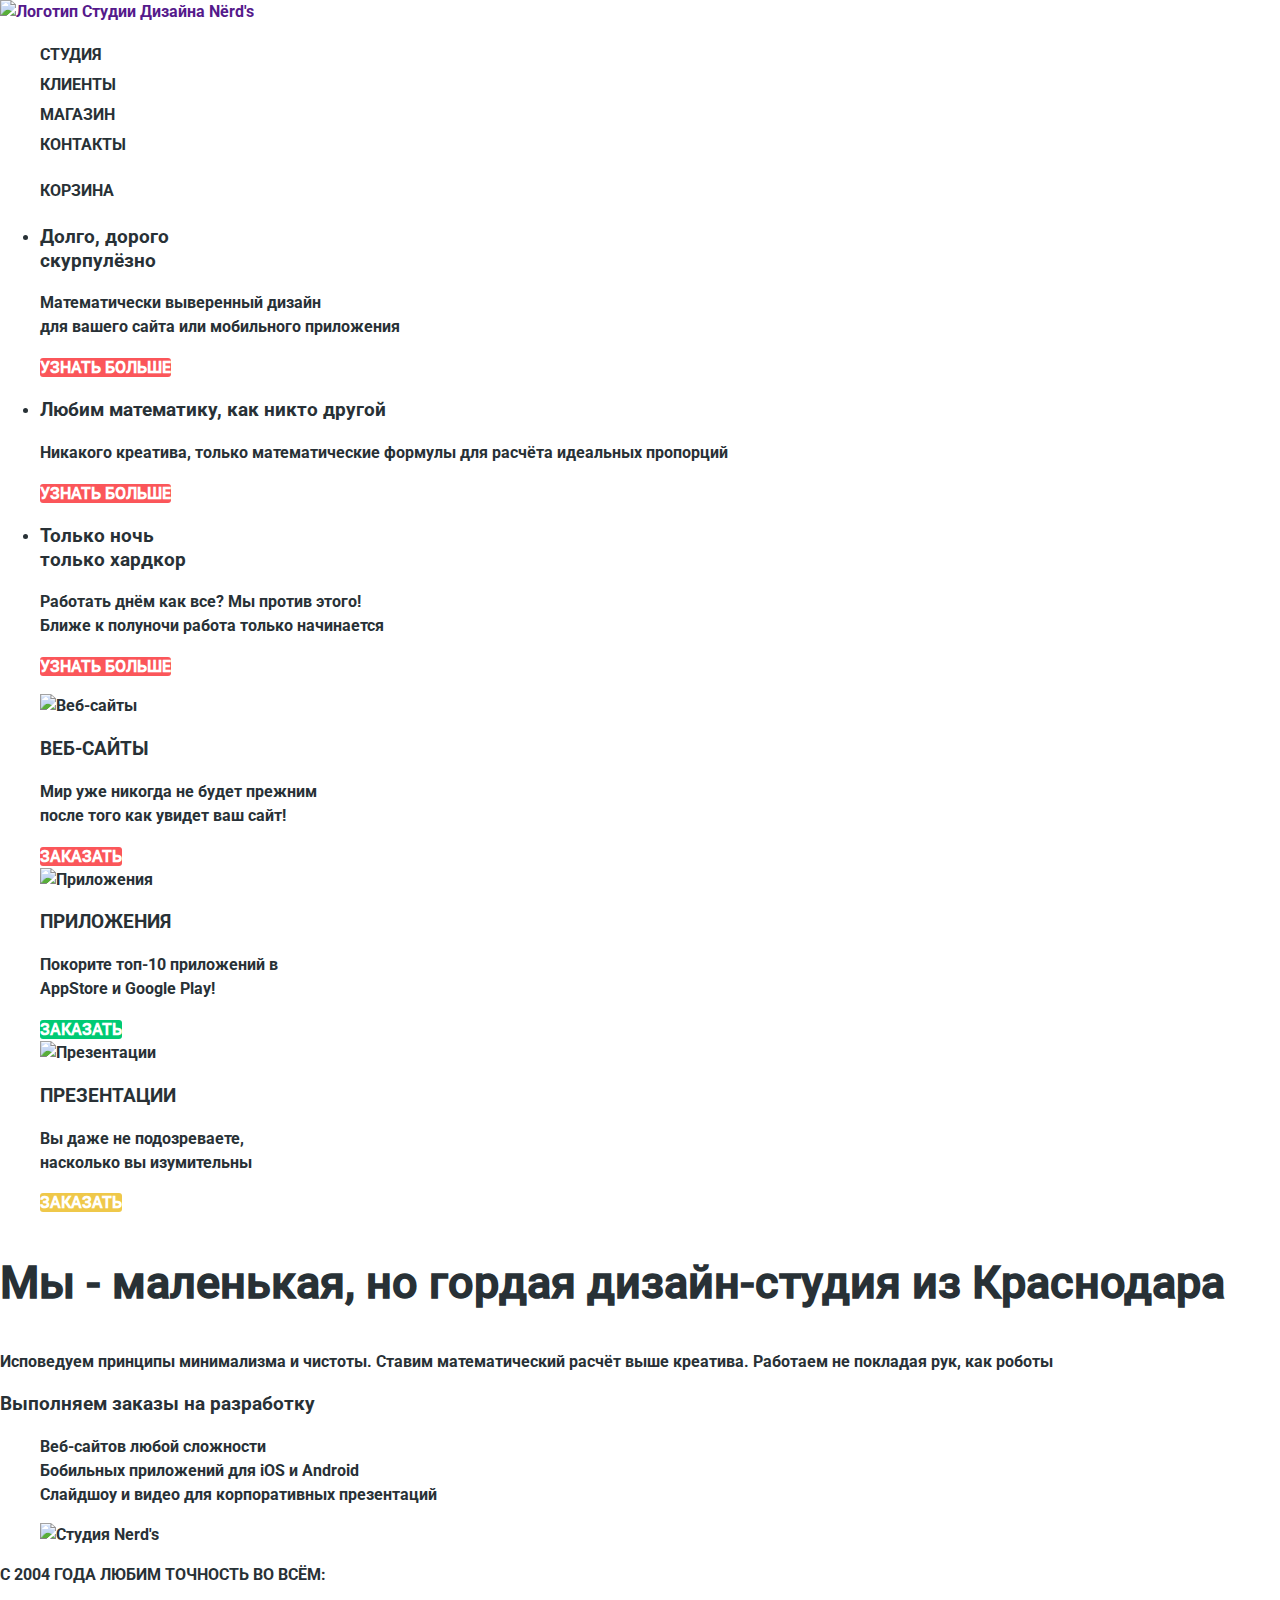
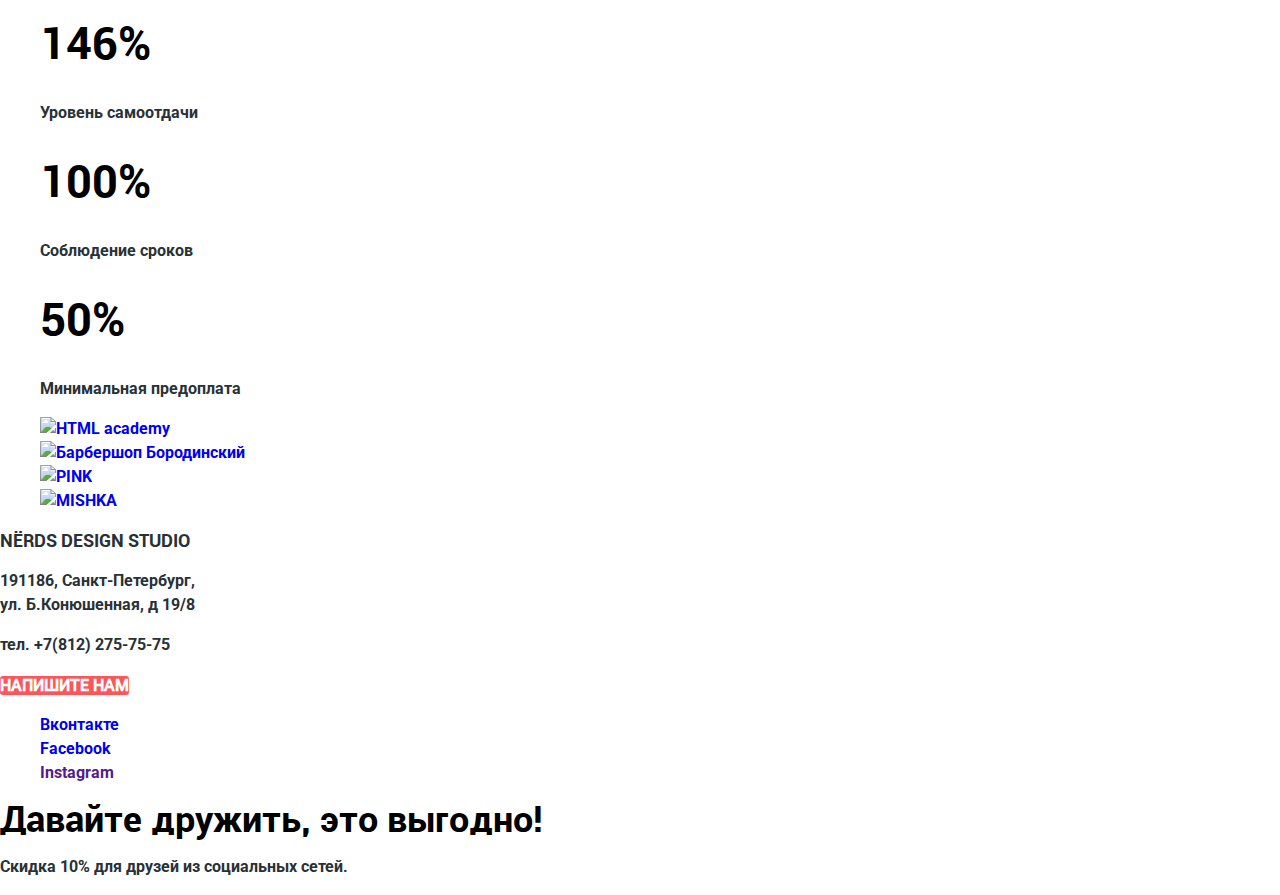
==== index.html @ 797c53dd "fin frame css, fix index.html" ====
<!DOCTYPE html>
<html lang="en">
<head>
    <meta charset="UTF-8">
    <meta name="viewport" content="width=device-width, initial-scale=1.0">
    <meta http-equiv="X-UA-Compatible" content="ie=edge">
    <link rel="stylesheet" href="css/normalize.css">
    <link rel="stylesheet" href="css/style.css">
    <link href="https://fonts.googleapis.com/css?family=Roboto" rel="stylesheet">
    <title>Nerd's</title>
</head>
<body>
    <header class="main-header">
        <h1 class="visually-hiden">Студия дизайна из Краснодара Nerd's</h1>
     <nav class="main-navigation">
         <a class="main-logo" href="">
             <img src="img/nerds-logo.svg" width="200" height="150" alt="Логотип Студии Дизайна Nёrd's">
         </a>
        <ul class="site-navigation">
         <li><a href="#">Студия</a></li>
         <li><a href="#">Клиенты</a></li>
         <li><a href="#">Магазин</a></li>
         <li><a href="#">Контакты</a></li>
        </ul>
        <ul class="shopping-cart">
            <li class="cart"> <a href="#"> Корзина</a></li>
        </ul>
     </nav>   
     <section class="slider">
         <div class="container">
             <h2 class="visually-hiden">Преимущества</h2>
         <div class="slider-control">
            <i class="acctive"></i>
            <i></i>
            <i></i>
         </div>
         <ul class="slider-list">
             <li class="slider-item">
                 <h3>Долго, дорого <br> скурпулёзно</h3>
                 <p>Математически выверенный дизайн <br>для вашего сайта или мобильного приложения</p>
                 <a class="button" href="#">Узнать больше</a>
             </li>
             <li class="slider-item">
                <h3>Любим математику, как никто другой</h3>
                <p>Никакого креатива, только математические формулы для расчёта идеальных пропорций</p>
                <a class="button" href="#">Узнать больше</a>
            </li>
            <li class="slider-item">
                <h3>Только ночь <br> только хардкор</h3>
                <p>Работать днём как все? Мы против этого!<br>Ближе к полуночи работа только начинается</p>
                <a class="button" href="#">Узнать больше</a>
            </li>
         </ul>
        </div>
     </section>
    </header>
    <main class="container">
        <section class="services">
            <ul class="services-list">
                <li class="services-item">
                    <img src="img/site.png" alt="Веб-сайты">
                    <h3>Веб-сайты</h3>
                    <p>Мир уже никогда не будет прежним <br> после того как увидет ваш сайт!</p>
                    <a class="button" href="#">Заказать</a>
                </li>
                <li class="services-item">
                        <img src="img/apps.png" alt="Приложения">
                        <h3>Приложения</h3>
                        <p>Покорите топ-10 приложений в <br> AppStore и Google Play!</p>
                        <a class="button-app button" href="#">Заказать</a>
                    </li>
                    <li class="services-item">
                            <img src="img/presentation.png" alt="Презентации">
                            <h3>Презентации</h3>
                            <p>Вы даже не подозреваете, <br> насколько вы изумительны</p>
                            <a class="button-presentation button" href="#">Заказать</a>
                        </li>
            </ul>
        </section>
        <section class="about-us">
            <div class="specialization">
            <p class="about-us-heading">Мы - маленькая, но гордая дизайн-студия из Краснодара</p>
            <p>Исповедуем принципы минимализма и чистоты. Ставим математический расчёт выше креатива. Работаем не покладая рук, как роботы</p>
            <h3>Выполняем заказы на разработку</h3>
            <ul class="specialization-list">
                <li class="specialization-item">Веб-сайтов любой сложности</li>
                <li class="specialization-item">Бобильных приложений для iOS и Android</li>
                <li class="specialization-item">Слайдшоу и видео для корпоративных презентаций</li>
            </ul>
        </div>
        <div class="advantages">
            <figure class="nerds-picture">
                <img src="img/nerds-picture.png" alt="Студия Nerd's">
            </figure>
            <p class="advantages-heading">С 2004 года любим точность во всём:</p>
            <ul class="advantages-list">
                <li>
                        <p>146%</p>
                    <span class="advantages-small">Уровень самоотдачи</span>
                </li>
                <li>
                        <p>100%</p>
                        <span class="advantages-small">Соблюдение сроков</span>
                </li>
                <li>
                        <p>50%</p>
                        <span class="advantages-small">Минимальная предоплата</span>
                </li>
            </ul>
        </div>
        </section>
        <section class="portfolio">
            <h2 class="visually-hiden">Портфолио</h2>
            <ul class="portfolio-list">
                <li class="portfolio-item">
                   <a href="#">
                    <img src="img/html-academy.png" alt="HTML academy">
                   </a>
                </li>
                <li class="portfolio-item">
                        <a href="#">
                         <img src="img/barbershop.png" alt="Барбершоп Бородинский">
                        </a>
                     </li>
                     <li class="portfolio-item">
                            <a href="#">
                             <img src="img/pink.png" alt="PINK">
                            </a>
                    </li>
                    <li class="portfolio-item">
                            <a href="#">
                             <img src="img/mishka.png" alt="MISHKA">
                            </a>
                    </li>
            </ul>
        </section>
        <section class="map">
            <div class="modal-mail">
                <h2>Nёrds design studio</h2>
                <p>191186, Санкт-Петербург, <br> ул. Б.Конюшенная, д 19/8</p>
                <p>тел. +7(812) 275-75-75</p>
                <a class="button-modal-mail button" href="#">Напишите нам</a>
            </div>
        </section>
    </main>
    <footer class="main-footer">
        <section class="footer-social">
            <ul class="social-list">
                <li class="social-button"><a href="#">Вконтакте</a></li>
                <li class="social-button"><a href="#">Facebook</a></li>
                <li class="social-button"><a href="">Instagram</a></li>
            </ul>
        </section>
        <div class="footer-heading">
            <b>Давайте дружить, это выгодно!</b>
            <p>Скидка 10% для друзей из социальных сетей.</p>
        </div>
    </footer>
</body>
</html>
---- css/style.css ----
@font-face {
    font-family: 'robotobold';
    src: url('../font/robotobold.woff2') format('woff2'),
         url('../font/robotobold.woff') format('woff');
    font-weight: normal;
    font-style: normal;

}

@font-face {
    font-family: 'robotomedium';
    src: url('../font/robotomedium.woff2') format('woff2'),
         url('../font/robotomedium.woff') format('woff');
    font-weight: normal;
    font-style: normal;

}

@font-face {
    font-family: 'roboto';
    src: url('../font/roboto.woff2') format('woff2'),
         url('../font/roboto.woff') format('woff');
    font-weight: normal;
    font-style: normal;

}
body{
    margin: 0;
    padding: 0;
    font-family: "Roboto";
    font-size: 16px;
    line-height: 24px;
    font-weight: 700;
    color: #283136;
    background-color: #ffffff;
}
.visually-hiden{
    display: none;
}
a{
    text-decoration: none;
}
.button{
    font-family: 'robotomedium';
    line-height: 18px;
    text-transform: uppercase;
    vertical-align: middle;
    color: #ffffff;
    background-color: #fb565a;
    border-radius: 3px;
}
   .button:hover{
    background-color: #e74246;
   }
   .button:focus{
     color: #df6063;
     background-color: #d7373b;
     border-top: 2px solid #c13135;

   }
.main-navigation ul{
    font-size: 16px;
    line-height: 30px;
    text-transform: uppercase;
    list-style: none;
}
.site-navigation a{
    color: #283136;
}
.site-navigation a:hover{
    color:#f87c7f;
}
.site-navigation a:focus{
    color: #bcbcbc;
}
.shopping-cart a{
    color: #283136;
}
.shopping-cart a:hover{
    color: #f87c7f;
}
.shopping-cart a:focus{
    color: #bcbcbc;
}
.services h3{
    text-transform: uppercase;
}
.services-list{
    list-style: none;
}
.button-app{
    background-color: #00ca74;
}
.button-app:hover{
    background-color: #00bc6c;
}
.button-app:focus{
    color: #36bc83;
    background-color: #00aa62;
    border-top: 2px solid #0c9e60;
}
.button-presentation{
    background-color: #efc84a;
}
.button-presentation:hover{
    background-color: #eab534;
}
.button-presentation:focus{
    color: #ebba51;
    background-color: #eab534;
    border-top: 2px solid #ce961f;
}
.about-us ul{
    list-style: none;
}
.about-us-heading{
    font-family: "robotomedium";
    font-size: 45px;
    line-height: 45px;
}
.advantages-heading{
    text-transform: uppercase;
}
.advantages-list p{
    font-family: 'robotobold';
    font-size: 45px;
    color:#000000;
}
.advantages-small{
    color: #283136;
    font-family: 'roboto';
    text-transform: none;
}
.portfolio ul{
    list-style:none;
}
.map h2{
    font-family: "robotobold";
    font-size: 18px;
    text-transform: uppercase;
}
.footer-social ul{
    list-style: none;
}
.footer-heading b{
    color: #000000;
    font-family: 'robotobold';
    font-size: 36px;
    line-height: 36px;
}
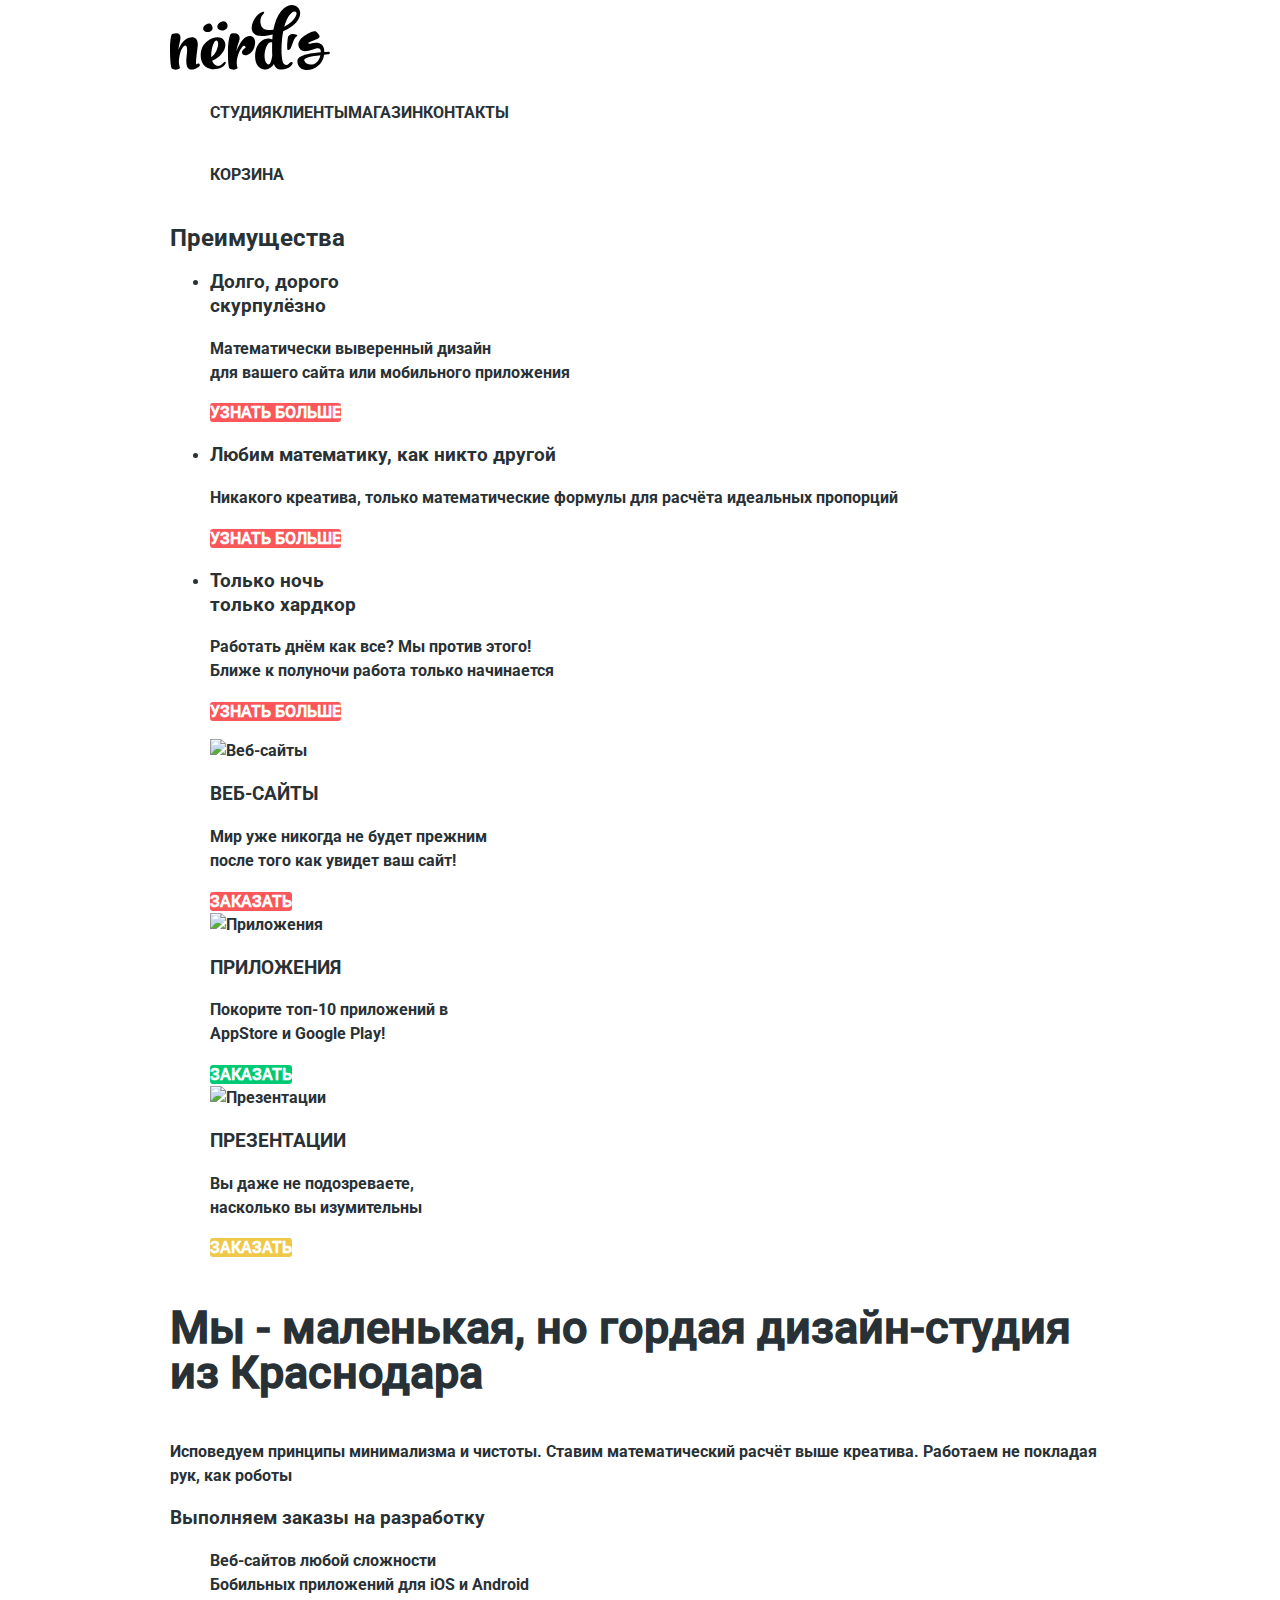
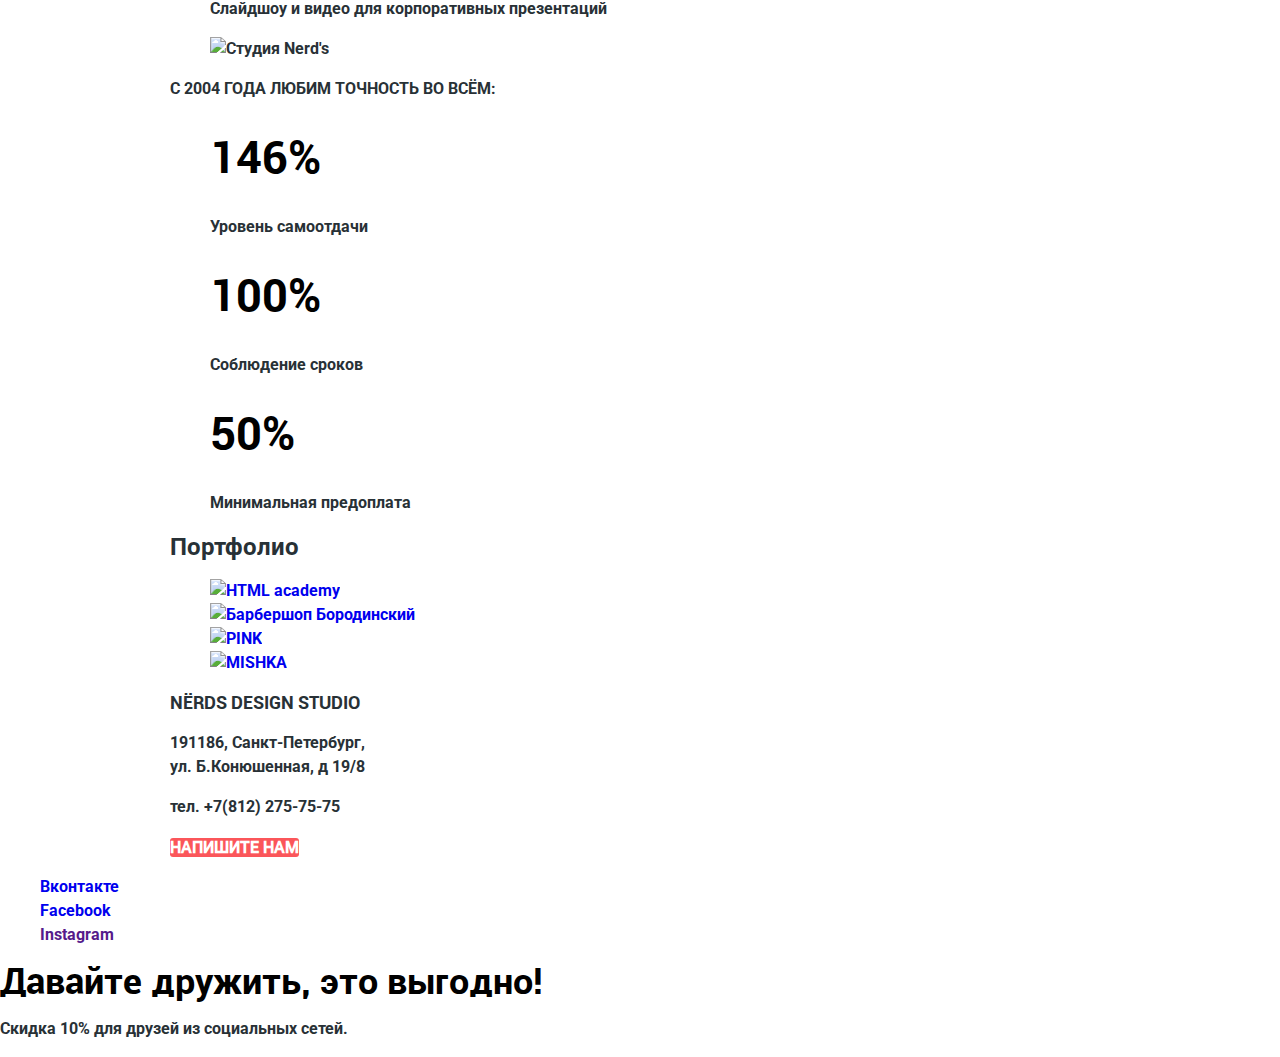
==== commit 2013ba74: "start work, add svg" ====
--- a/index.html
+++ b/index.html
@@ -11,10 +11,11 @@
 </head>
 <body>
     <header class="main-header">
-        <h1 class="visually-hiden">Студия дизайна из Краснодара Nerd's</h1>
+        <h1 class="visually-hidden">Студия дизайна из Краснодара Nerd's</h1>
+        <div class="container">
      <nav class="main-navigation">
-         <a class="main-logo" href="">
-             <img src="img/nerds-logo.svg" width="200" height="150" alt="Логотип Студии Дизайна Nёrd's">
+         <a class="main-logo" href="#">
+             <img src="img/nerds-logo.svg" width="160" height="75" alt="Логотип Студии Дизайна Nёrd's">
          </a>
         <ul class="site-navigation">
          <li><a href="#">Студия</a></li>
@@ -25,7 +26,8 @@
         <ul class="shopping-cart">
             <li class="cart"> <a href="#"> Корзина</a></li>
         </ul>
-     </nav>   
+     </nav> 
+    </div>  
      <section class="slider">
          <div class="container">
              <h2 class="visually-hiden">Преимущества</h2>
--- a/css/style.css
+++ b/css/style.css
@@ -34,8 +34,19 @@
     color: #283136;
     background-color: #ffffff;
 }
-.visually-hiden{
-    display: none;
+.visually-hidden:not(:focus):not(:active),
+input [type="checkbox"].visually-hidden,
+input [type="radio"].visually-hidden {
+    position: absolute;
+    width: 1px;
+    height: 1px;
+    margin: -1px;
+    border: 0;
+    padding: 0;
+    white-space: nowrap;
+    clip-path: inset(100%);
+    clip: rect(0 0 0 0);
+    overflow: hidden;
 }
 a{
     text-decoration: none;
@@ -58,6 +69,25 @@
      border-top: 2px solid #c13135;
 
    }
+
+.container {
+    width: 940px;
+    margin: 0 auto;
+    padding: 0 10px;
+}
+
+.main-navigation {
+    display: flex;
+    flex-direction: column;
+    justify-content: space-between;
+}
+
+.site-navigation {
+    width: 620px;
+    display: flex;
+    flex-wrap: wrap;
+}
+
 .main-navigation ul{
     font-size: 16px;
     line-height: 30px;
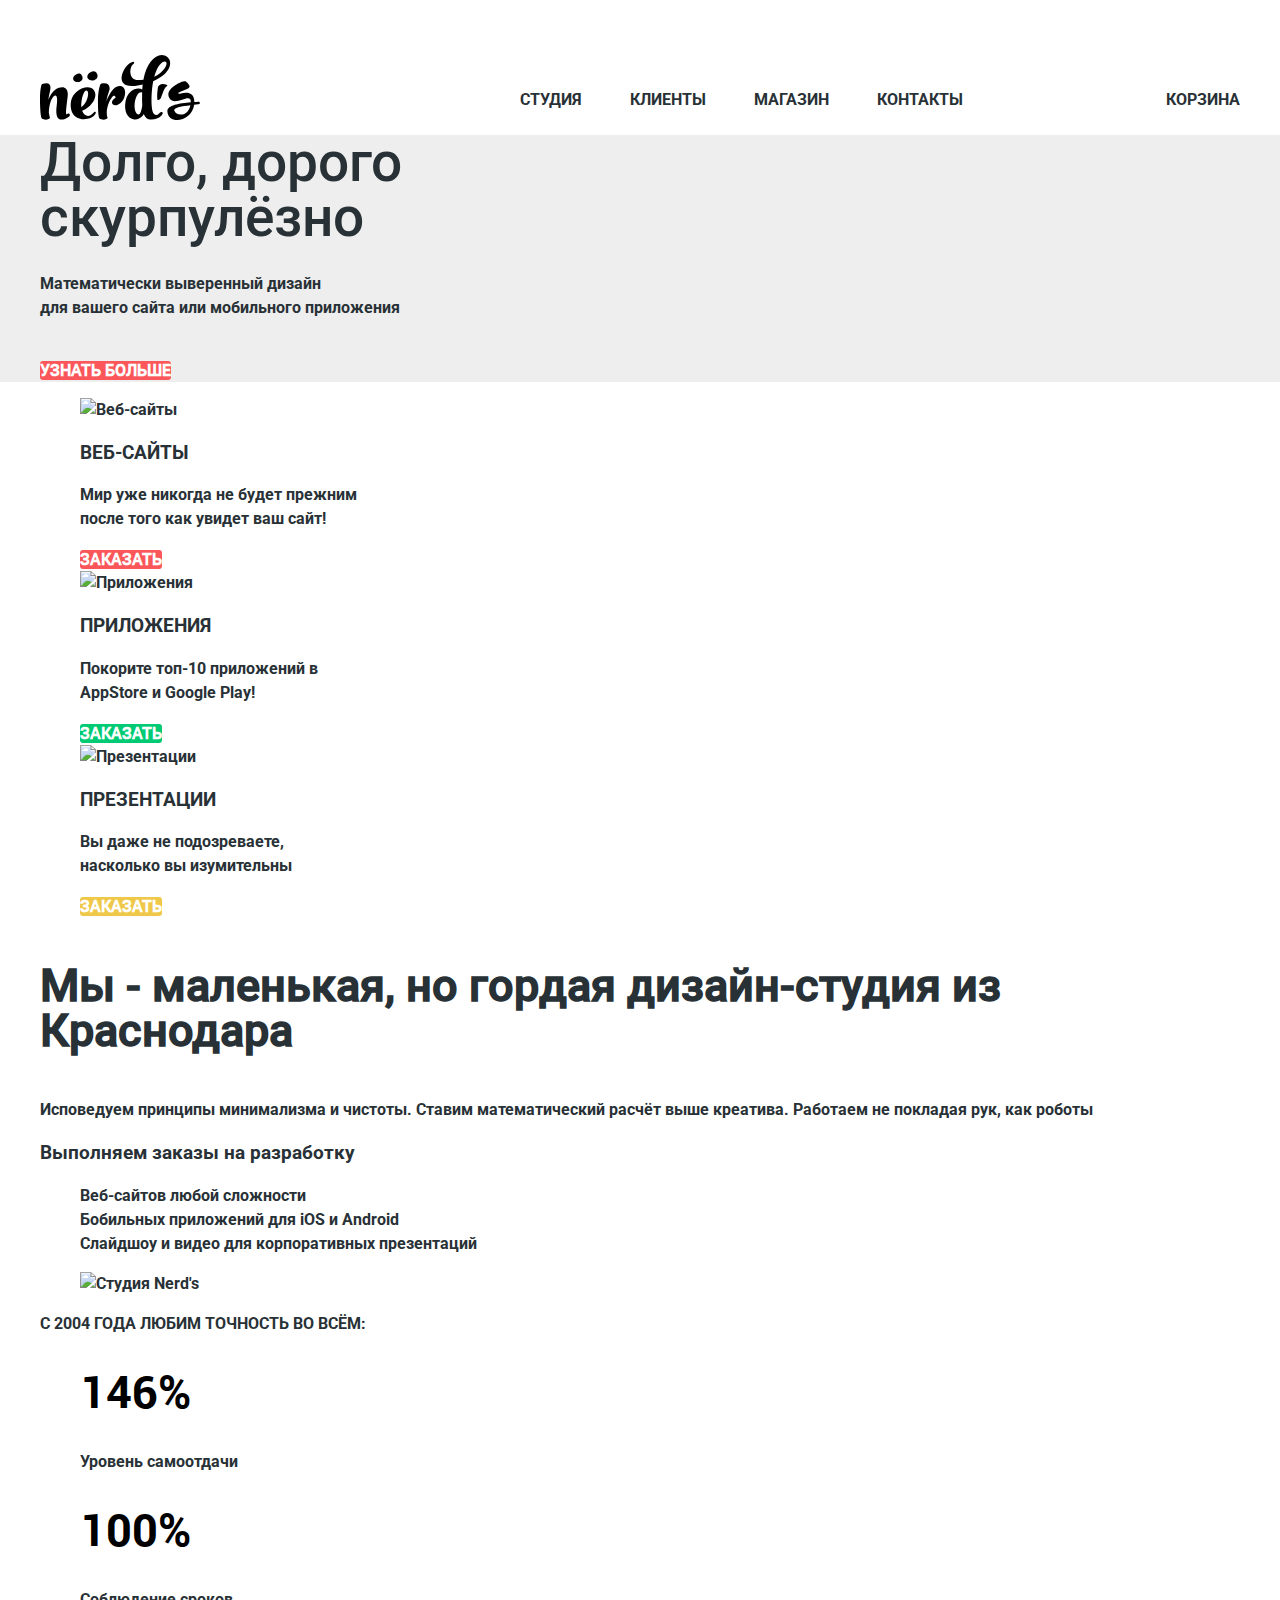
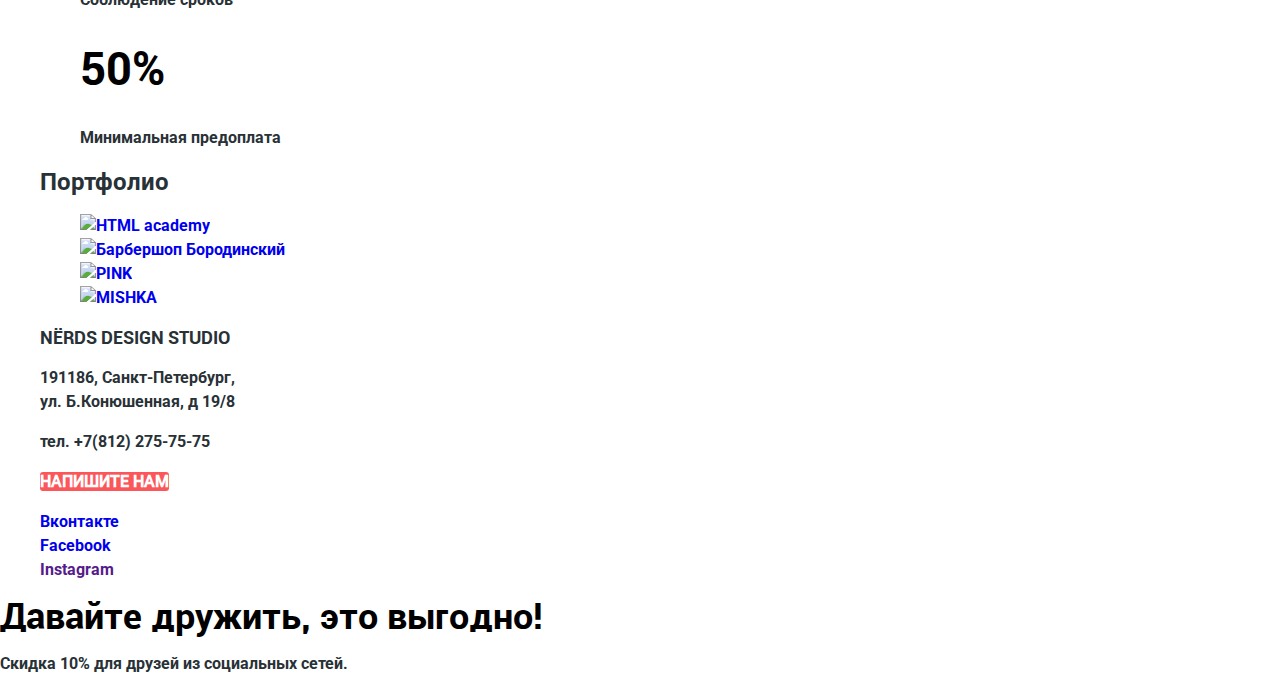
==== commit c16340ae: "add style menu and slider" ====
--- a/index.html
+++ b/index.html
@@ -30,7 +30,7 @@
     </div>  
      <section class="slider">
          <div class="container">
-             <h2 class="visually-hiden">Преимущества</h2>
+             <h2 class="visually-hidden">Преимущества</h2>
          <div class="slider-control">
             <i class="acctive"></i>
             <i></i>
@@ -50,7 +50,7 @@
             <li class="slider-item">
                 <h3>Только ночь <br> только хардкор</h3>
                 <p>Работать днём как все? Мы против этого!<br>Ближе к полуночи работа только начинается</p>
-                <a class="button" href="#">Узнать больше</a>
+                <a class="slider-button" href="#">Узнать больше</a>
             </li>
          </ul>
         </div>
--- a/css/style.css
+++ b/css/style.css
@@ -53,6 +53,7 @@
 }
 .button{
     font-family: 'robotomedium';
+    font-size: 16px;
     line-height: 18px;
     text-transform: uppercase;
     vertical-align: middle;
@@ -71,31 +72,45 @@
    }
 
 .container {
-    width: 940px;
+    width: 1200px;
     margin: 0 auto;
     padding: 0 10px;
 }
 
 .main-navigation {
     display: flex;
-    flex-direction: column;
-    justify-content: space-between;
-}
+    font-size: 16px;
+    line-height: 30px;
+    text-transform: uppercase;
+    
+}
+
+.main-logo {
+    width: 300px;
+    padding-top: 50px;
+    
+}
+
 
 .site-navigation {
-    width: 620px;
+    width: 670px;
     display: flex;
     flex-wrap: wrap;
+    margin: 0;
+    padding: 0;
+    margin-left: auto;
 }
 
 .main-navigation ul{
-    font-size: 16px;
-    line-height: 30px;
-    text-transform: uppercase;
-    list-style: none;
+    list-style: none;
+    padding-top: 85px;
+
 }
 .site-navigation a{
     color: #283136;
+    padding-top: 85px;
+    padding-left: 24px;
+    padding-right: 24px;
 }
 .site-navigation a:hover{
     color:#f87c7f;
@@ -103,6 +118,56 @@
 .site-navigation a:focus{
     color: #bcbcbc;
 }
+
+.shopping-cart {
+    display: flex;
+    margin-left: auto;
+    max-width: 120px;
+    padding:0;
+    margin: 0;
+    padding-top: 85px;
+}
+
+.slider {
+    position: relative;
+    background-color: #eeeeee;
+}
+
+.slider-list {
+    margin: 0;
+    padding: 0;
+    list-style: none;
+}
+
+.slider-item {
+    display: none;
+    
+}
+
+.slider-item:nth-child(1) {
+    display: block;
+}
+
+.slider-item h3 {
+    max-width: 600px;
+    margin: 0;
+    margin-bottom: 27px;
+    font-size: 55px;
+    line-height: 55px;
+    font-weight: 500;
+}
+
+.slider-item p {
+    max-width: 430px;
+    margin:0;
+    margin-bottom: 38px;
+}
+
+/* .slider-button {
+    display: block;
+    width: 240px;
+} */
+
 .shopping-cart a{
     color: #283136;
 }
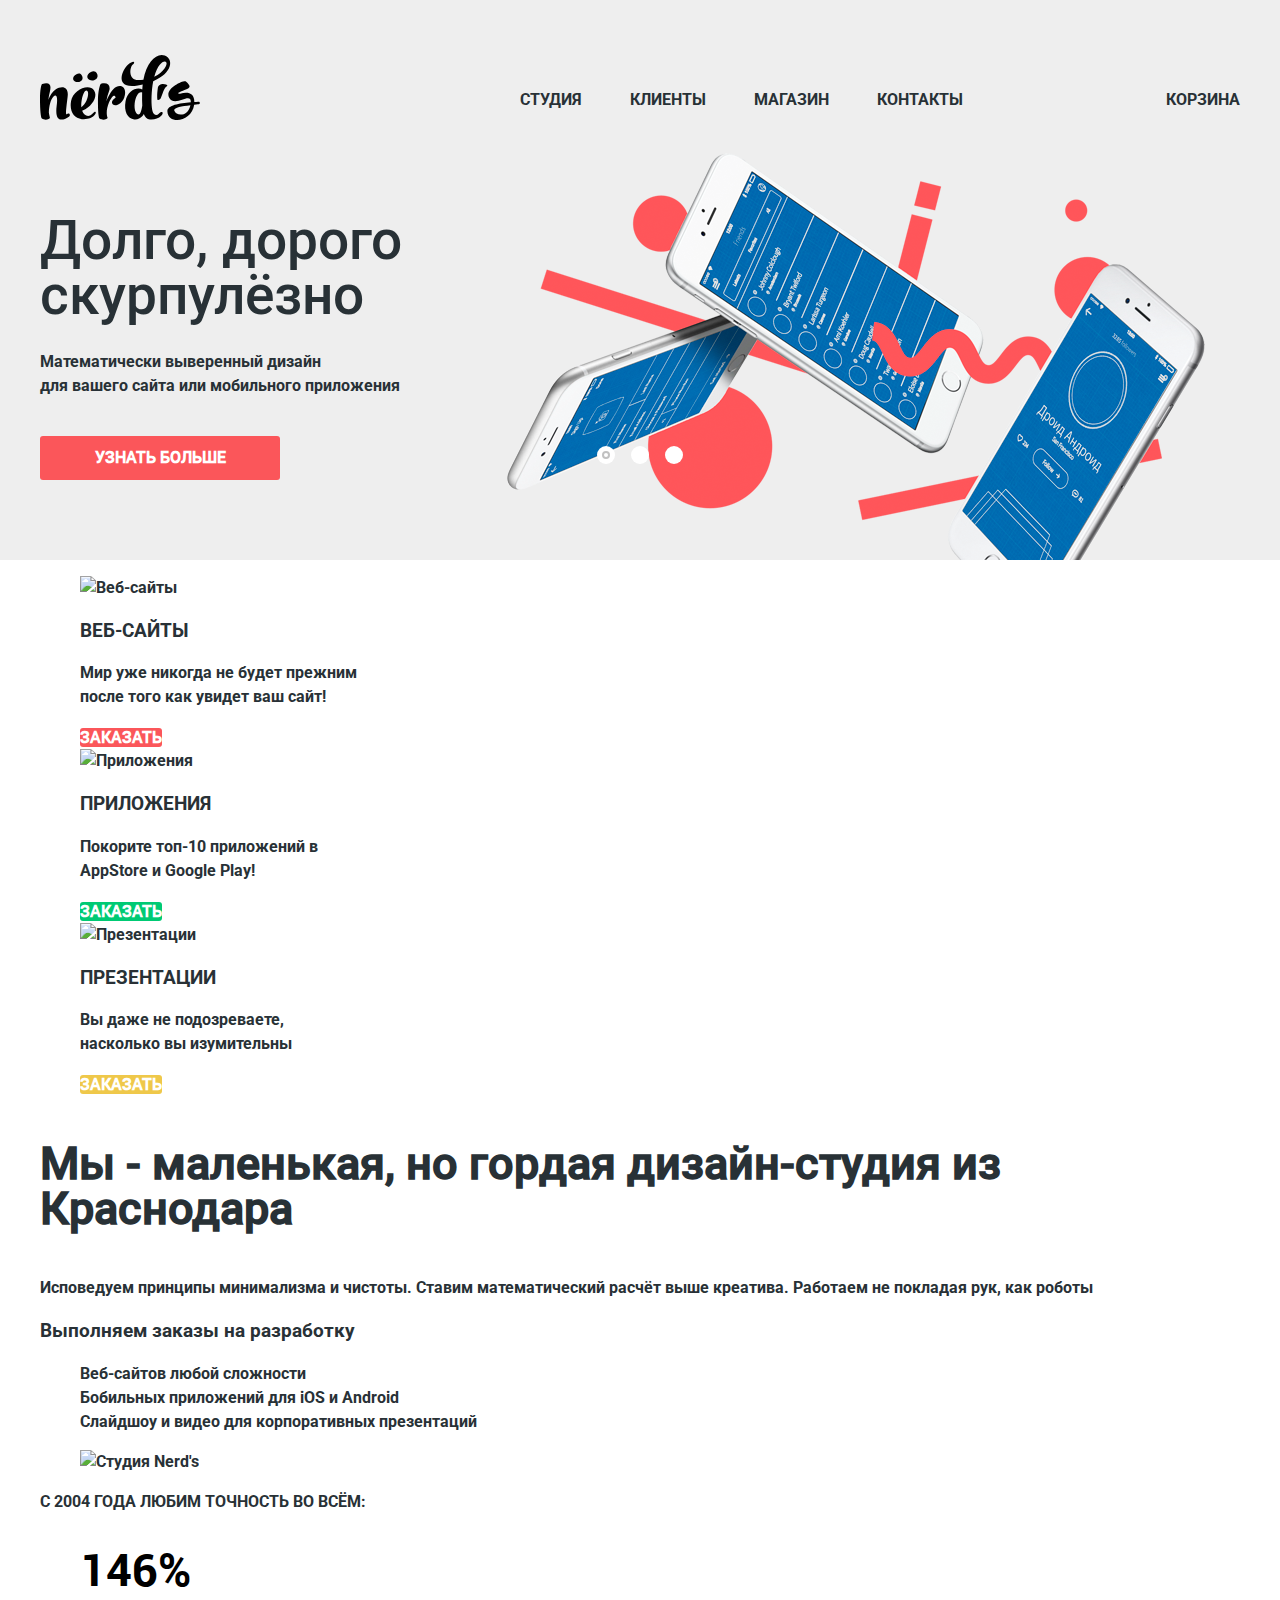
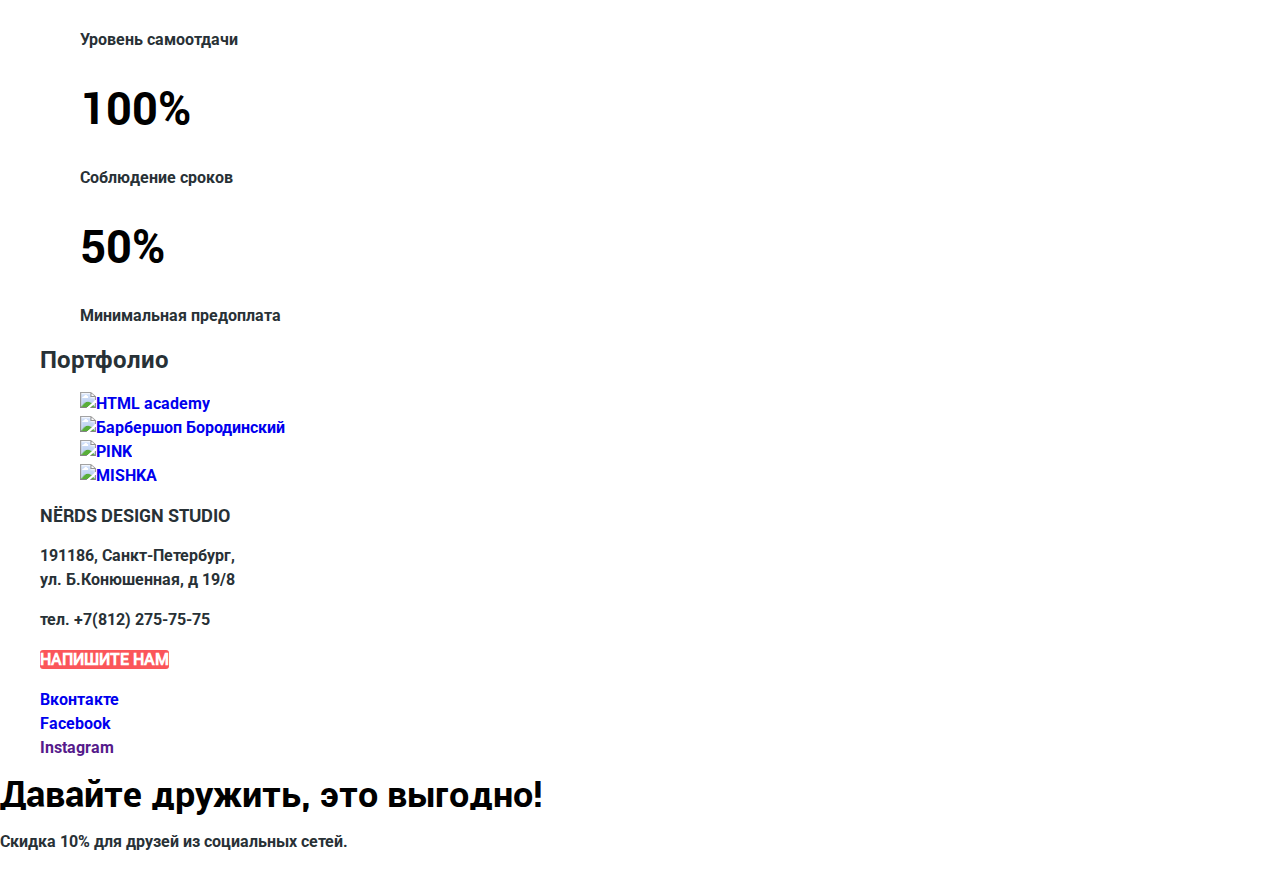
==== commit 50ca5435: "add slider" ====
--- a/index.html
+++ b/index.html
@@ -32,7 +32,7 @@
          <div class="container">
              <h2 class="visually-hidden">Преимущества</h2>
          <div class="slider-control">
-            <i class="acctive"></i>
+            <i class="active"></i>
             <i></i>
             <i></i>
          </div>
@@ -40,17 +40,17 @@
              <li class="slider-item">
                  <h3>Долго, дорого <br> скурпулёзно</h3>
                  <p>Математически выверенный дизайн <br>для вашего сайта или мобильного приложения</p>
-                 <a class="button" href="#">Узнать больше</a>
+                 <a class="button slider-button" href="#">Узнать больше</a>
              </li>
              <li class="slider-item">
                 <h3>Любим математику, как никто другой</h3>
                 <p>Никакого креатива, только математические формулы для расчёта идеальных пропорций</p>
-                <a class="button" href="#">Узнать больше</a>
+                <a class="button slider-button" href="#">Узнать больше</a>
             </li>
             <li class="slider-item">
                 <h3>Только ночь <br> только хардкор</h3>
                 <p>Работать днём как все? Мы против этого!<br>Ближе к полуночи работа только начинается</p>
-                <a class="slider-button" href="#">Узнать больше</a>
+                <a class=" button slider-button" href="#">Узнать больше</a>
             </li>
          </ul>
         </div>
--- a/css/style.css
+++ b/css/style.css
@@ -57,6 +57,7 @@
     line-height: 18px;
     text-transform: uppercase;
     vertical-align: middle;
+    text-align: center;
     color: #ffffff;
     background-color: #fb565a;
     border-radius: 3px;
@@ -67,14 +68,16 @@
    .button:focus{
      color: #df6063;
      background-color: #d7373b;
-     border-top: 2px solid #c13135;
-
    }
 
 .container {
     width: 1200px;
     margin: 0 auto;
     padding: 0 10px;
+}
+
+.main-header {
+    background-color: #eeeeee;
 }
 
 .main-navigation {
@@ -128,6 +131,16 @@
     padding-top: 85px;
 }
 
+.shopping-cart a{
+    color: #283136;
+}
+.shopping-cart a:hover{
+    color: #f87c7f;
+}
+.shopping-cart a:focus{
+    color: #bcbcbc;
+}
+
 .slider {
     position: relative;
     background-color: #eeeeee;
@@ -141,6 +154,7 @@
 
 .slider-item {
     display: none;
+    padding: 78px 0 80px 0;
     
 }
 
@@ -163,20 +177,81 @@
     margin-bottom: 38px;
 }
 
-/* .slider-button {
+.slider-item:nth-child(1) {
+    background-image: url("../img/slide1.png");
+    background-repeat: no-repeat;
+    background-position: 93% 18px;
+}
+
+.slider-item:nth-child(2) {
+    background-image: url("../img/slide2.png");
+    background-repeat: no-repeat;
+    background-position: 100% 0;
+}
+
+.slider-item:nth-child(3) {
+    background-image: url("../img/slide3.png");
+    background-repeat: no-repeat;
+    background-position: 100% 20px;
+}
+
+.slider-button {
     display: block;
     width: 240px;
-} */
-
-.shopping-cart a{
-    color: #283136;
-}
-.shopping-cart a:hover{
-    color: #f87c7f;
-}
-.shopping-cart a:focus{
-    color: #bcbcbc;
-}
+    background-color: #fb565a;
+    padding: 13px 0;
+}
+
+.slider-control {
+    position: absolute;
+    left: 50%;
+    bottom: 104px;
+    z-index: 100;
+    width: 160px;
+    height: 18px;
+    text-align: center;
+    font-size: 0;
+    transform: translateX(-50%);
+}
+
+.slider-control i {
+    position: relative;
+    display: inline-block;
+    width: 18px;
+    height: 18px;
+    padding: 8px;
+    border-radius: 50%;
+    cursor: pointer;
+}
+
+.slider-control i::after {
+    position: absolute;
+    top: 8px;
+    left: 8px;
+    z-index: 1;
+    content: "";
+    width: 18px;
+    height: 18px;
+    background: #ffffff;
+    border-radius: 50%;
+}
+
+.slider-control .active::before {
+    content: "";
+    position: absolute;
+    left: 50%;
+    top: 50%;
+    z-index: 2;
+    width: 4px;
+    height: 4px;
+    margin: -4px;
+    background-color: inherit;
+    border-radius: 50%;
+    border: 2px solid #c1c1c1;
+
+
+}
+
 .services h3{
     text-transform: uppercase;
 }
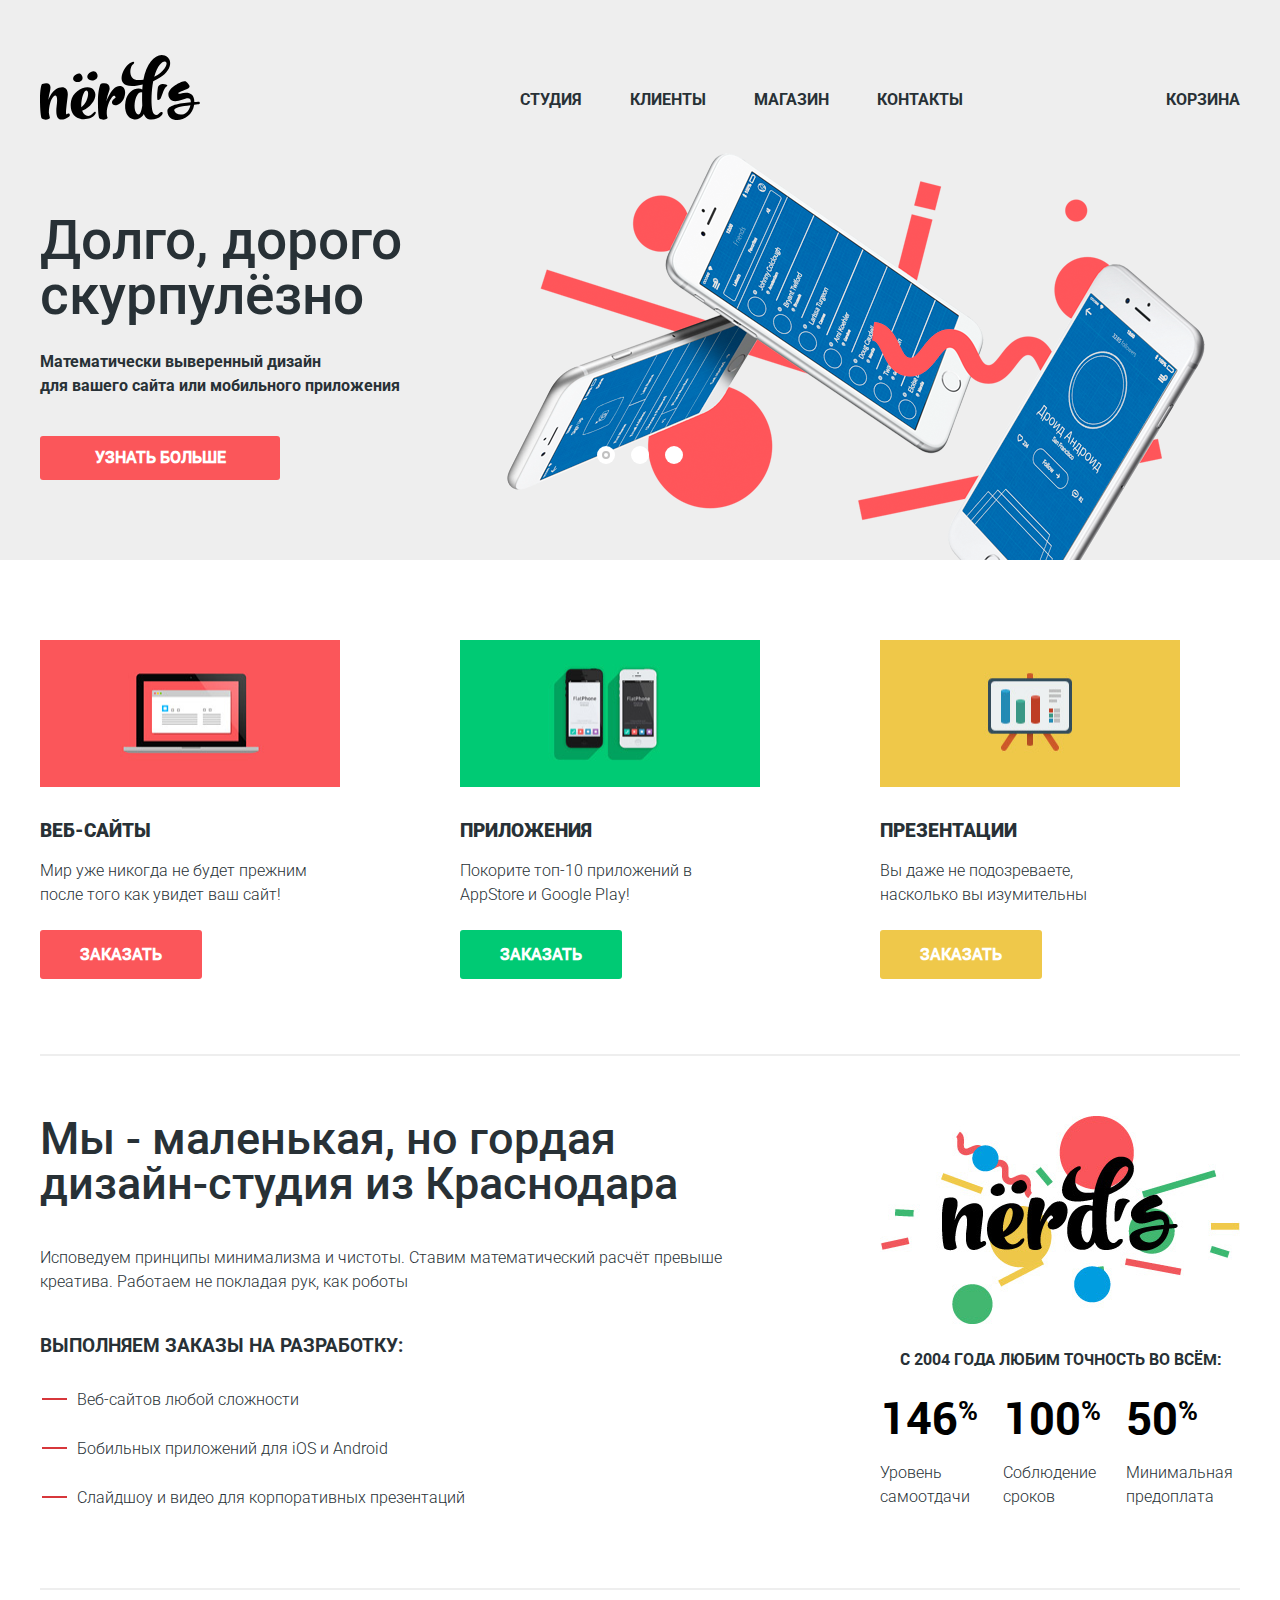
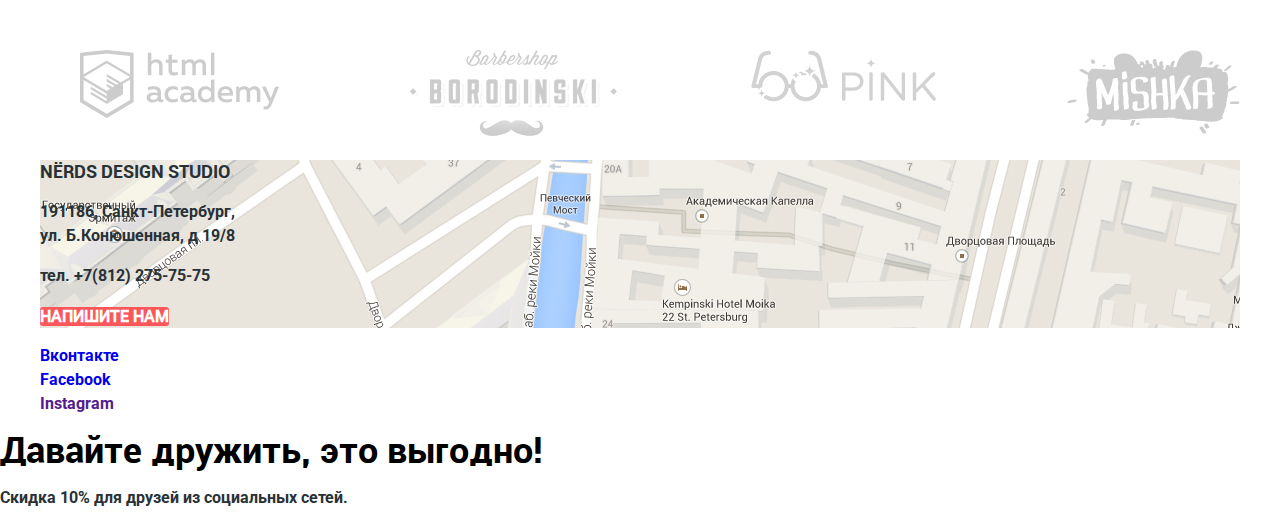
==== commit 4f72c4b4: "add services, specialization and portfolio block in index page" ====
--- a/index.html
+++ b/index.html
@@ -60,30 +60,30 @@
         <section class="services">
             <ul class="services-list">
                 <li class="services-item">
-                    <img src="img/site.png" alt="Веб-сайты">
+                    <img src="img/site.jpg" width="300" height="147" alt="Веб-сайты">
                     <h3>Веб-сайты</h3>
                     <p>Мир уже никогда не будет прежним <br> после того как увидет ваш сайт!</p>
-                    <a class="button" href="#">Заказать</a>
+                    <a class="button button-services" href="#">Заказать</a>
                 </li>
                 <li class="services-item">
-                        <img src="img/apps.png" alt="Приложения">
+                        <img src="img/apps.jpg" width="300" height="147" alt="Приложения">
                         <h3>Приложения</h3>
                         <p>Покорите топ-10 приложений в <br> AppStore и Google Play!</p>
-                        <a class="button-app button" href="#">Заказать</a>
+                        <a class="button-app button button-services" href="#">Заказать</a>
                     </li>
                     <li class="services-item">
-                            <img src="img/presentation.png" alt="Презентации">
+                            <img src="img/presentation.jpg" width="300" height="147" alt="Презентации">
                             <h3>Презентации</h3>
                             <p>Вы даже не подозреваете, <br> насколько вы изумительны</p>
-                            <a class="button-presentation button" href="#">Заказать</a>
+                            <a class="button-presentation button button-services" href="#">Заказать</a>
                         </li>
             </ul>
         </section>
         <section class="about-us">
             <div class="specialization">
             <p class="about-us-heading">Мы - маленькая, но гордая дизайн-студия из Краснодара</p>
-            <p>Исповедуем принципы минимализма и чистоты. Ставим математический расчёт выше креатива. Работаем не покладая рук, как роботы</p>
-            <h3>Выполняем заказы на разработку</h3>
+            <p>Исповедуем принципы минимализма и чистоты. Ставим математический расчёт превыше креатива. Работаем не покладая рук, как роботы</p>
+            <h3>Выполняем заказы на разработку:</h3>
             <ul class="specialization-list">
                 <li class="specialization-item">Веб-сайтов любой сложности</li>
                 <li class="specialization-item">Бобильных приложений для iOS и Android</li>
@@ -91,28 +91,26 @@
             </ul>
         </div>
         <div class="advantages">
-            <figure class="nerds-picture">
-                <img src="img/nerds-picture.png" alt="Студия Nerd's">
-            </figure>
+                <img src="img/nerds-illustration.jpg" width="360" height="208" alt="Студия Nerd's">
             <p class="advantages-heading">С 2004 года любим точность во всём:</p>
             <ul class="advantages-list">
                 <li>
-                        <p>146%</p>
+                        <p>146</p>
                     <span class="advantages-small">Уровень самоотдачи</span>
                 </li>
                 <li>
-                        <p>100%</p>
+                        <p>100</p>
                         <span class="advantages-small">Соблюдение сроков</span>
                 </li>
                 <li>
-                        <p>50%</p>
+                        <p>50</p>
                         <span class="advantages-small">Минимальная предоплата</span>
                 </li>
             </ul>
         </div>
         </section>
         <section class="portfolio">
-            <h2 class="visually-hiden">Портфолио</h2>
+            <h2 class="visually-hidden">Портфолио</h2>
             <ul class="portfolio-list">
                 <li class="portfolio-item">
                    <a href="#">
--- a/css/style.css
+++ b/css/style.css
@@ -78,6 +78,7 @@
 
 .main-header {
     background-color: #eeeeee;
+    margin-bottom: 80px;
 }
 
 .main-navigation {
@@ -85,6 +86,7 @@
     font-size: 16px;
     line-height: 30px;
     text-transform: uppercase;
+    background-color: #eeeeee;
     
 }
 
@@ -143,6 +145,11 @@
 
 .slider {
     position: relative;
+    background-color: #eeeeee;
+
+}
+
+.slider .container {
     background-color: #eeeeee;
 }
 
@@ -248,16 +255,50 @@
     background-color: inherit;
     border-radius: 50%;
     border: 2px solid #c1c1c1;
-
-
+}
+
+.services {
+    position: relative;
+    margin-bottom: 150px;
 }
 
 .services h3{
-    text-transform: uppercase;
-}
-.services-list{
+    font-weight: 1000;
+    text-transform: uppercase;
+    margin: 0;
+    padding: 0;
+}
+
+.services-list {
+    display: flex;
     list-style: none;
-}
+    margin: 0;
+    padding: 0;
+}
+
+.services-list li:last-child {
+    margin-right: 0;
+}
+
+.services-item {
+    width: 300px;
+    margin-right: 120px;
+
+}
+
+.services-item p {
+    font-weight: 300;
+    margin-bottom: 35px;
+}
+
+.services-item img {
+    margin-bottom: 25px;
+}
+
+.button-services {
+    padding: 15px 40px;
+}
+
 .button-app{
     background-color: #00ca74;
 }
@@ -280,6 +321,32 @@
     background-color: #eab534;
     border-top: 2px solid #ce961f;
 }
+
+.services::after {
+    content: "";
+    position: absolute;
+    bottom:-90px;
+    width: 1200px;
+    height: 2px;
+    background-color: #eeeeee;
+}
+
+.about-us {
+    display: flex;
+    margin-bottom: 140px;
+    position: relative;
+
+}
+
+.about-us::after {
+    content: "";
+    position: absolute;
+    bottom:-80px;
+    width: 1200px;
+    height: 2px;
+    background-color: #eeeeee;
+}
+
 .about-us ul{
     list-style: none;
 }
@@ -287,23 +354,123 @@
     font-family: "robotomedium";
     font-size: 45px;
     line-height: 45px;
-}
-.advantages-heading{
-    text-transform: uppercase;
-}
+    padding-right: 50px;
+}
+
+.specialization {
+    width: 700px;
+}
+
+.specialization h3 {
+    text-transform: uppercase;
+    margin: 0;
+    padding: 0;
+    margin-bottom: 30px;
+}
+
+.specialization p {
+    font-weight: 300;
+    margin: 0;
+    padding: 0;
+    margin-bottom: 40px;
+}
+
+.specialization .about-us-heading {
+    margin-bottom: 40px;
+}
+
+.specialization-list {
+    margin: 0;
+    padding: 0;
+}
+
+.specialization-list li {
+    position: relative;
+    font-weight: 300;
+    margin-bottom: 25px;
+    margin-left: 37px;
+}
+
+.specialization-list li:last-child {
+    margin-bottom: 0;
+}
+
+.specialization-list li::before {
+    position: absolute;
+    left: -35px;
+    top: 10px;
+    content: "";
+    width: 25px;
+    height: 2px;
+    background-color: #d7373b;
+}
+
+.advantages {
+    width: 360px;
+    margin-left: auto;
+}
+
+.advantages-heading {
+    font-family: 'robotobold';
+    font-size: 16px;
+    font-weight: 1000;
+    line-height: 24px;
+    text-transform: uppercase;
+    padding-left: 20px;
+    margin-bottom: 36px;
+}
+.advantages-list {
+    display: flex;
+    margin: 0;
+    padding: 0;
+}
+
+.advantages-list li {
+    margin: 0;
+    padding: 0;
+}
+.advantages-list p {
+    position: relative;
+}
+.advantages-list p::after {
+    content: "%";
+    position: absolute;
+    font-size: 27px;
+    top: -8px;
+}
+
 .advantages-list p{
     font-family: 'robotobold';
     font-size: 45px;
     color:#000000;
-}
+    margin: 0;
+    padding: 0;
+    margin-right: 45px;
+    margin-bottom: 30px;
+}
+
+.advantages-list span {
+    font-weight: 300;
+}
+
 .advantages-small{
     color: #283136;
     font-family: 'roboto';
     text-transform: none;
 }
-.portfolio ul{
+/* .portfolio {
+    
+} */
+.portfolio ul {
+    display: flex;
+    justify-content: space-between;
     list-style:none;
 }
+
+.map {
+    background-image: url("../img/map.jpg");
+}
+
 .map h2{
     font-family: "robotobold";
     font-size: 18px;
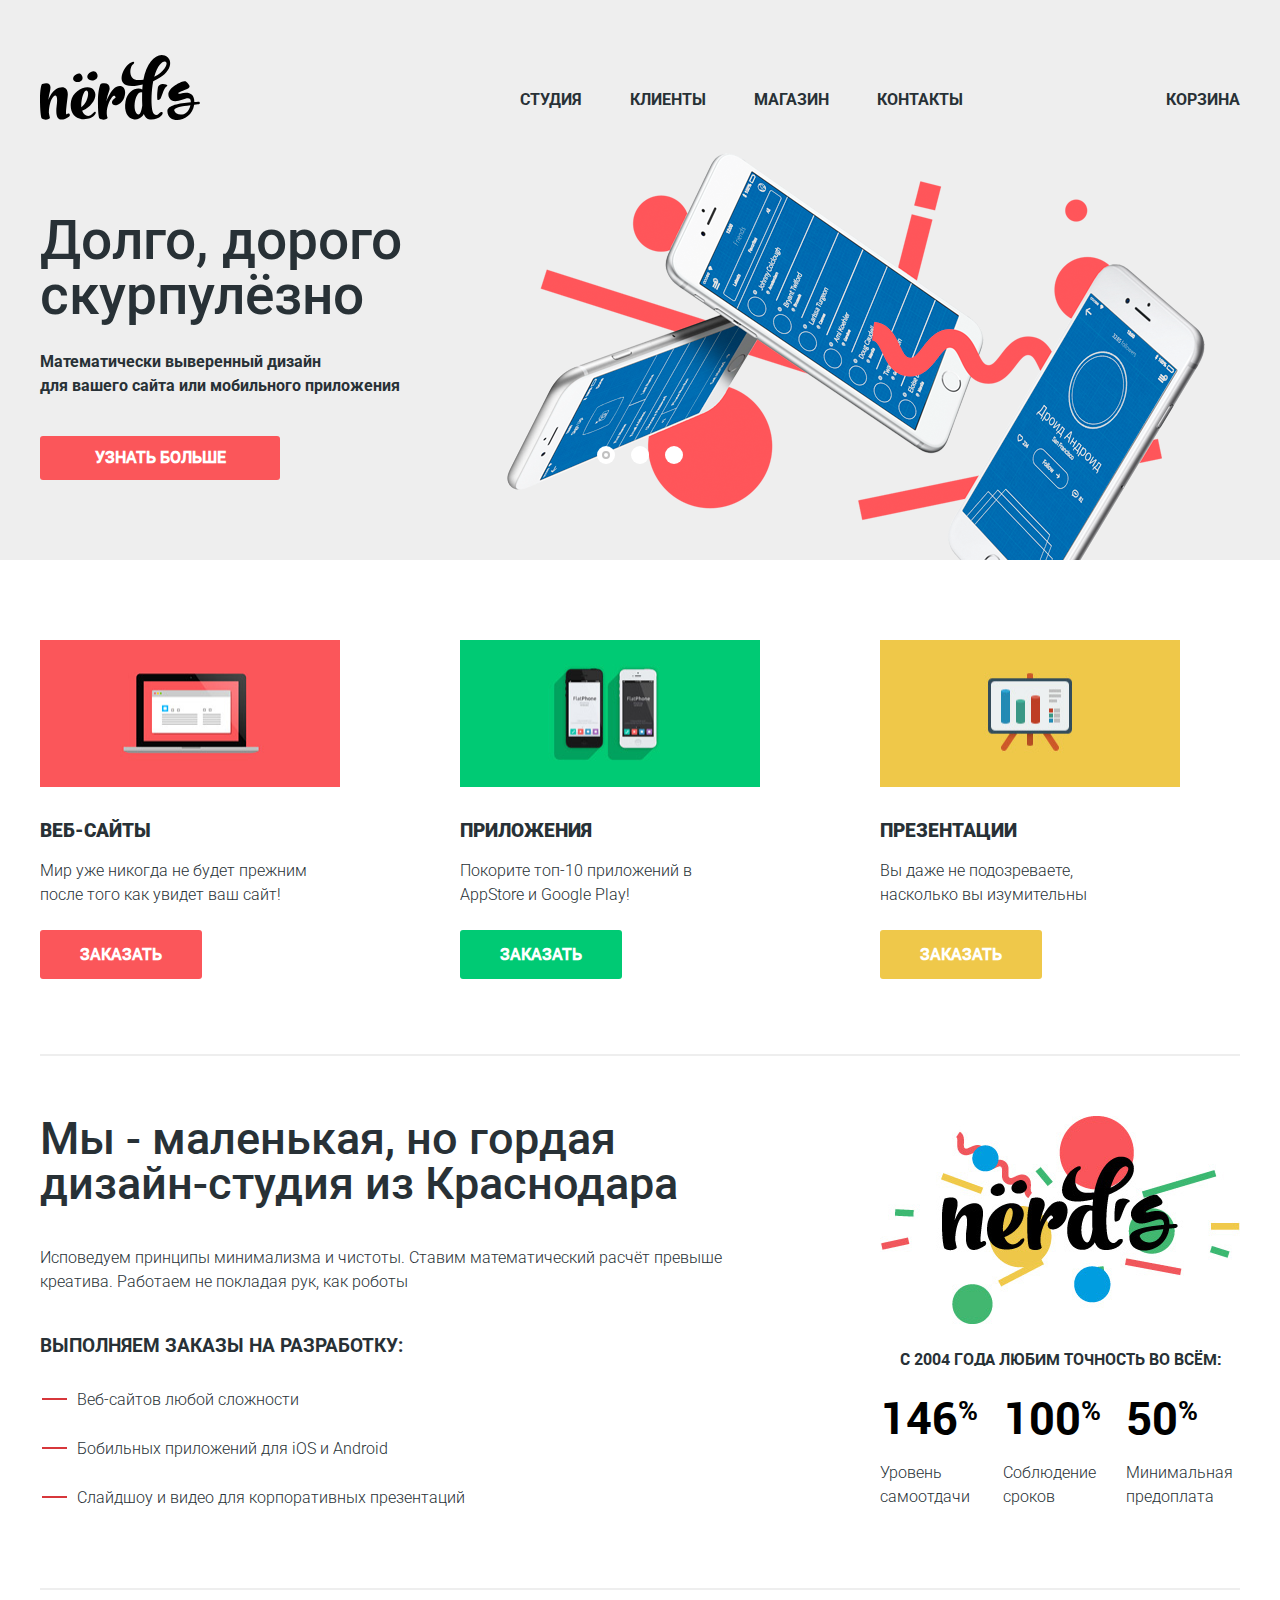
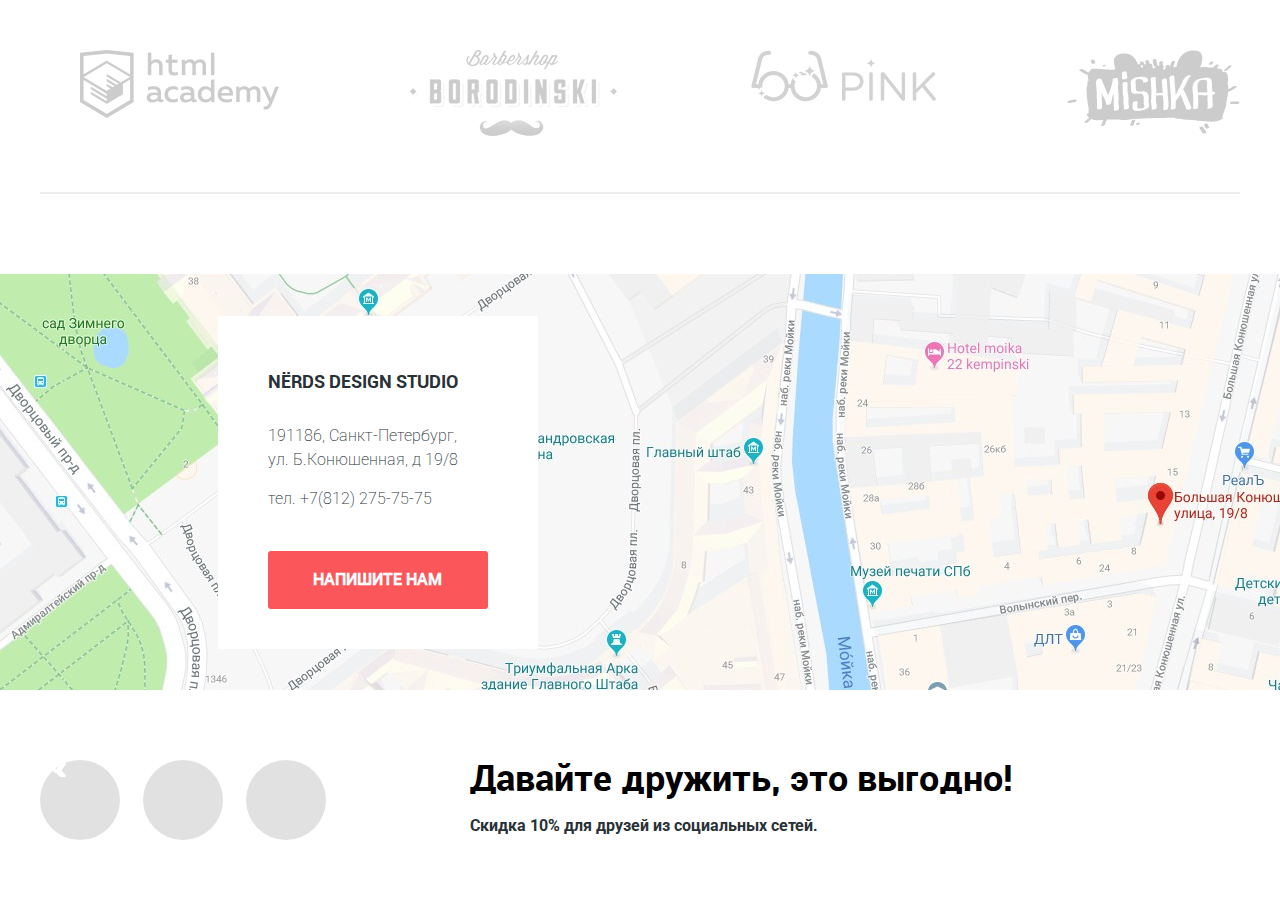
==== commit 0c1fe4aa: "add css for portfolio, map, footer" ====
--- a/index.html
+++ b/index.html
@@ -1,5 +1,5 @@
 <!DOCTYPE html>
-<html lang="en">
+<html lang="ru">
 <head>
     <meta charset="UTF-8">
     <meta name="viewport" content="width=device-width, initial-scale=1.0">
@@ -134,27 +134,34 @@
                     </li>
             </ul>
         </section>
-        <section class="map">
-            <div class="modal-mail">
-                <h2>Nёrds design studio</h2>
-                <p>191186, Санкт-Петербург, <br> ул. Б.Конюшенная, д 19/8</p>
-                <p>тел. +7(812) 275-75-75</p>
-                <a class="button-modal-mail button" href="#">Напишите нам</a>
-            </div>
-        </section>
     </main>
+    <section class="map">
+        <div class="conacts">
+            <h2>Nёrds design studio</h2>
+            <p>191186, Санкт-Петербург, <br> ул. Б.Конюшенная, д 19/8</p>
+            <p>тел. +7(812) 275-75-75</p>
+            <a class="button-contact button" href="#">Напишите нам</a>
+        </div>
+    </section>
     <footer class="main-footer">
+        <div class="container">
         <section class="footer-social">
             <ul class="social-list">
-                <li class="social-button"><a href="#">Вконтакте</a></li>
-                <li class="social-button"><a href="#">Facebook</a></li>
-                <li class="social-button"><a href="">Instagram</a></li>
+                <li class="social-button"><a class="vk-icon" href="#"><span class="visually-hidden">Вконтакте</span><svg xmlns="http://www.w3.org/2000/svg" width="26" height="15" viewBox="0 0 26 15">
+                    <path fill="#FFF" d="M16.138 11.51c.956-.309 2.18 2.04 3.483 2.939.978.681 1.727.534 1.727.534l3.473-.05s1.815-.112.957-1.554c-.071-.12-.503-1.069-2.585-3.022-2.177-2.043-1.882-1.712.739-5.244
+                     1.597-2.153 2.236-3.468 2.036-4.028-.192-.539-1.365-.399-1.365-.399L20.69.713c-.381.001-.704.119-.851.515-.003.004-.621 1.666-1.445 3.079-1.741 2.989-2.436 3.148-2.724 2.961-.661-.433-.494-1.737-.494-2.664
+                      0-2.897.432-4.105-.846-4.417-.427-.104-.739-.172-1.828-.182-1.392-.021-2.574 0-3.244.329-.445.223-.786.712-.579.74.26.035.843.16 1.155.586.401.552.389 1.789.389 1.789s.229 3.411-.54 3.834c-.528.29-1.25-
+                      .302-2.803-3.016-.793-1.388-1.392-2.922-1.392-2.922s-.116-.285-.326-.441c-.25-.185-.6-.244-.6-.244L.848.684S.29.7.085.946c-.182.218-.015.668-.015.668s2.909 6.881 6.203 10.347c3.02 3.182 6.452 2.971 6.452
+                       2.971h1.555s.469-.054.709-.312c.224-.24.214-.691.214-.691s-.031-2.109.935-2.419z"/></svg></a></li>
+                <li class="social-button"><a class="facebook-icon" href="#"><span class="visually-hidden">Facebook</span></a></li>
+                <li class="social-button"><a class="instagram-icon" href=""><span class="visually-hidden">Instagram</span></a></li>
             </ul>
         </section>
         <div class="footer-heading">
             <b>Давайте дружить, это выгодно!</b>
             <p>Скидка 10% для друзей из социальных сетей.</p>
         </div>
+    </div>
     </footer>
 </body>
 </html>--- a/css/style.css
+++ b/css/style.css
@@ -51,7 +51,7 @@
 a{
     text-decoration: none;
 }
-.button{
+.button {
     font-family: 'robotomedium';
     font-size: 16px;
     line-height: 18px;
@@ -458,17 +458,33 @@
     font-family: 'roboto';
     text-transform: none;
 }
-/* .portfolio {
-    
-} */
+.portfolio {
+   position: relative;
+   margin-bottom: 130px; 
+}
 .portfolio ul {
     display: flex;
     justify-content: space-between;
     list-style:none;
 }
 
-.map {
+.portfolio::after {
+    content: "";
+    position: absolute;
+    bottom:-50px;
+    width: 1200px;
+    height: 2px;
+    background-color: #eeeeee;
+}
+
+.map{
     background-image: url("../img/map.jpg");
+    position: relative;
+    background-repeat: no-repeat;
+    min-width: 1200px;
+    height: 416px;
+    margin-bottom: 70px;
+ 
 }
 
 .map h2{
@@ -476,12 +492,86 @@
     font-size: 18px;
     text-transform: uppercase;
 }
+
+.conacts {
+    position: absolute;
+    width: 320px;
+    background-color: #ffffff;
+    left: 17%;
+    top: 10%
+}
+
+.conacts h2 {
+    margin: 0;
+    padding: 0;
+    padding-top: 54px;
+    margin-bottom: 30px;
+    font-size: 18px;
+    font-weight: 900;
+    margin-left: 50px;
+
+}
+
+.conacts p {
+    margin: 0;
+    padding: 0;
+    margin-bottom: 15px;
+    margin-left: 50px;
+    font-weight: 200;
+}
+
+.button-contact {
+    display: block;
+    width: 220px;
+    margin-left: 50px;
+    padding: 20px 0;
+    margin-bottom: 40px;
+    margin-top: 40px;
+}
+
+.main-footer .container {
+    display: flex;
+}
+
 .footer-social ul{
+    display: flex;
+    flex-wrap: wrap;
+    justify-content: space-between;
+    width: 300px;
     list-style: none;
-}
+    padding: 0;
+    margin: 0;
+}
+
+.footer-social {
+    display: flex;
+    align-items: center;
+    justify-content: center;
+    width: 300px;
+    margin-right: 130px;
+    margin-bottom: 70px;
+}
+
+
+
+.social-button a {
+    display: inline-block;
+    width: 80px;
+    height: 80px;
+    border-radius: 50%;
+    margin-right: 14px;
+    background-color: #e1e1e1;
+
+}
+
+.social-button a :last-child {
+    margin-left: 0;
+}
+
 .footer-heading b{
     color: #000000;
     font-family: 'robotobold';
     font-size: 36px;
     line-height: 36px;
-}+}
+
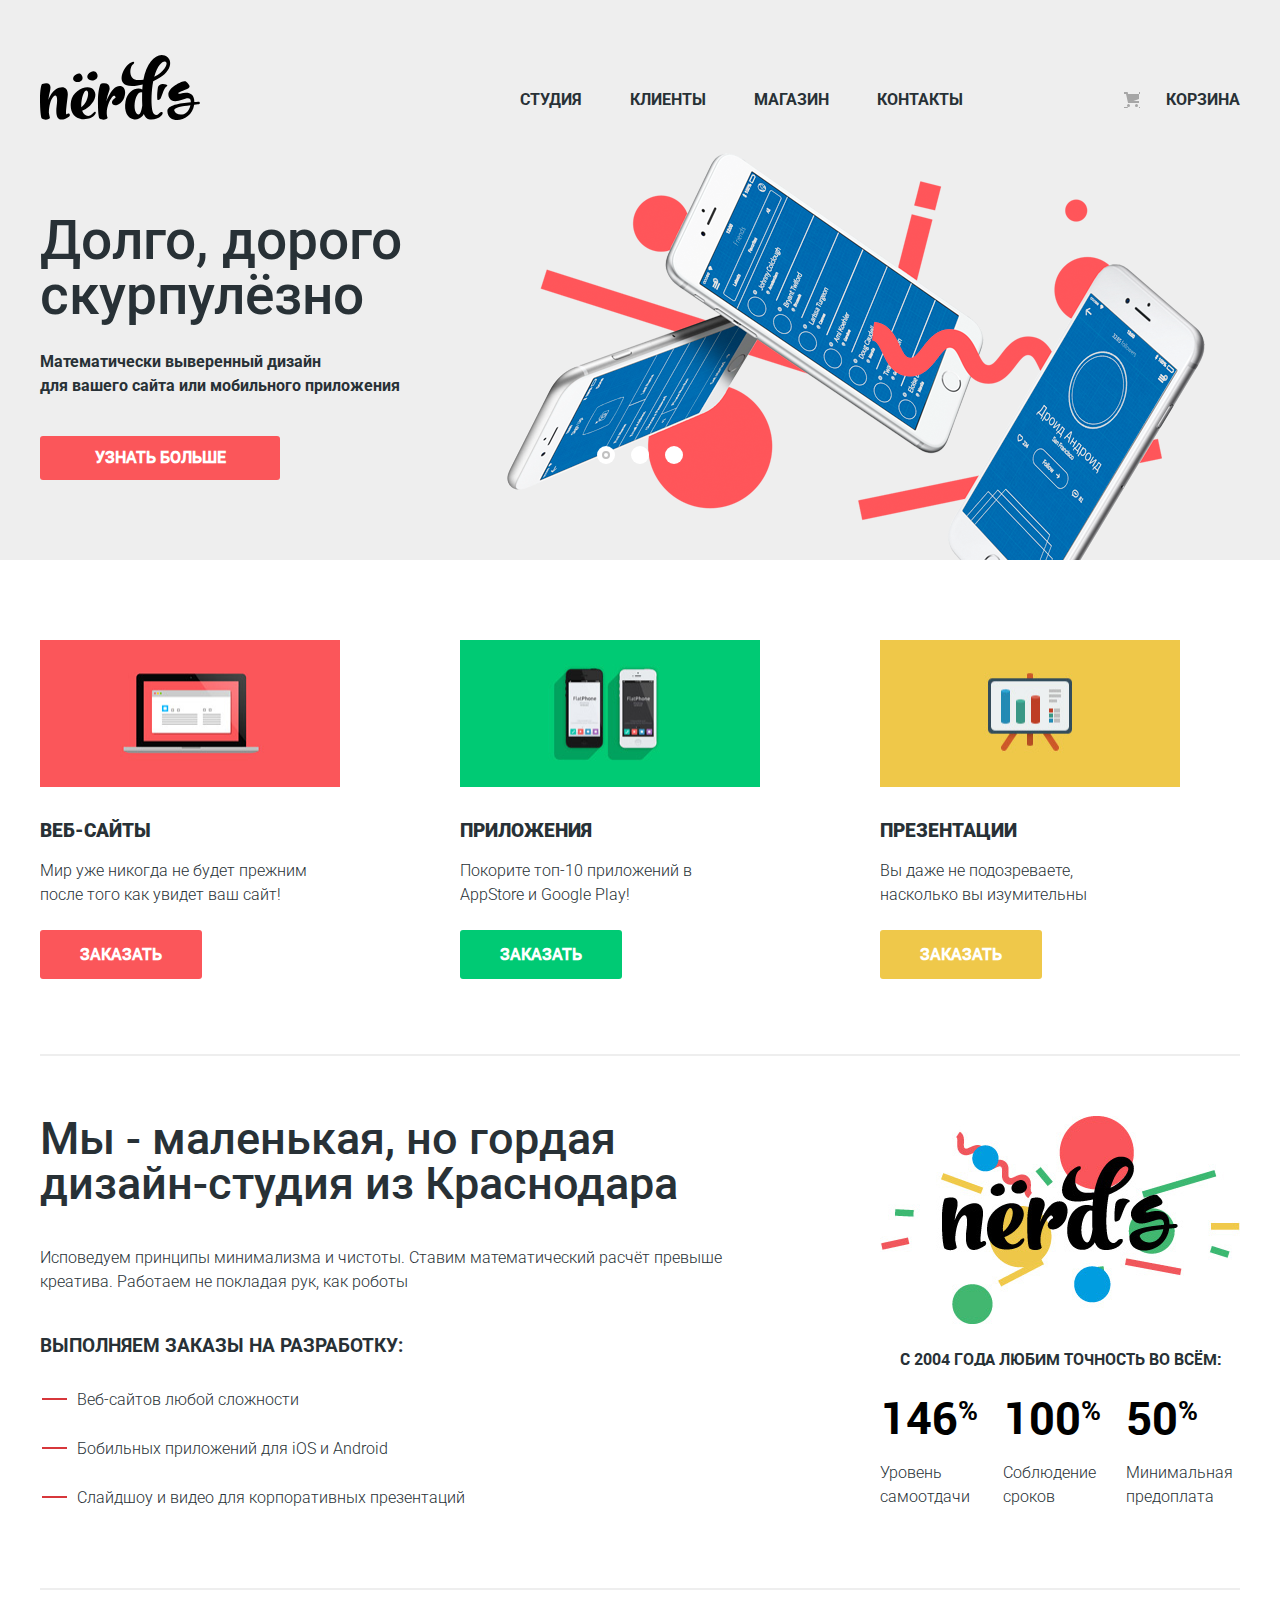
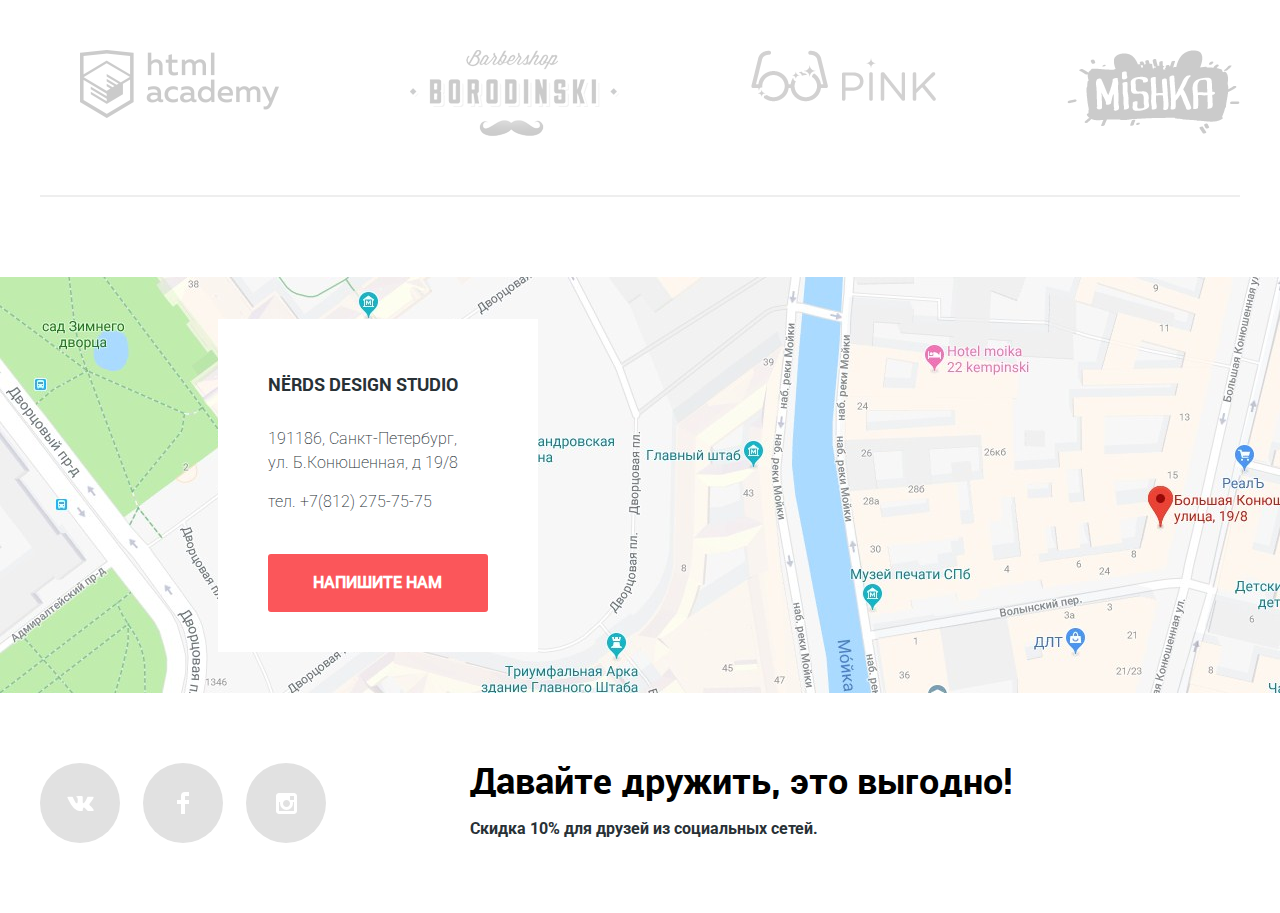
==== commit 5f0fa182: "finish index, add in catalog header and footer" ====
--- a/index.html
+++ b/index.html
@@ -147,14 +147,29 @@
         <div class="container">
         <section class="footer-social">
             <ul class="social-list">
-                <li class="social-button"><a class="vk-icon" href="#"><span class="visually-hidden">Вконтакте</span><svg xmlns="http://www.w3.org/2000/svg" width="26" height="15" viewBox="0 0 26 15">
-                    <path fill="#FFF" d="M16.138 11.51c.956-.309 2.18 2.04 3.483 2.939.978.681 1.727.534 1.727.534l3.473-.05s1.815-.112.957-1.554c-.071-.12-.503-1.069-2.585-3.022-2.177-2.043-1.882-1.712.739-5.244
-                     1.597-2.153 2.236-3.468 2.036-4.028-.192-.539-1.365-.399-1.365-.399L20.69.713c-.381.001-.704.119-.851.515-.003.004-.621 1.666-1.445 3.079-1.741 2.989-2.436 3.148-2.724 2.961-.661-.433-.494-1.737-.494-2.664
-                      0-2.897.432-4.105-.846-4.417-.427-.104-.739-.172-1.828-.182-1.392-.021-2.574 0-3.244.329-.445.223-.786.712-.579.74.26.035.843.16 1.155.586.401.552.389 1.789.389 1.789s.229 3.411-.54 3.834c-.528.29-1.25-
-                      .302-2.803-3.016-.793-1.388-1.392-2.922-1.392-2.922s-.116-.285-.326-.441c-.25-.185-.6-.244-.6-.244L.848.684S.29.7.085.946c-.182.218-.015.668-.015.668s2.909 6.881 6.203 10.347c3.02 3.182 6.452 2.971 6.452
-                       2.971h1.555s.469-.054.709-.312c.224-.24.214-.691.214-.691s-.031-2.109.935-2.419z"/></svg></a></li>
-                <li class="social-button"><a class="facebook-icon" href="#"><span class="visually-hidden">Facebook</span></a></li>
-                <li class="social-button"><a class="instagram-icon" href=""><span class="visually-hidden">Instagram</span></a></li>
+                <li><a  class="social-button" href="#"><span class="visually-hidden">Вконтакте</span><svg xmlns="http://www.w3.org/2000/svg" width="27" height="15" viewBox="0 0 26.14 14.91"><path d="M26 13.47l-.09-.17a13.55 13.55 0 0 0-2.6-3q-.87-.83-1.1-1.12A1
+                    1 0 0 1 22 8a10.27 10.27 0 0 1 1.22-1.78l.88-1.16q2.35-3.13 2-4L26 .94a.8.8 0 0 0-.4-.22 2.14 2.14 0 0 0-.87 0h-3.92a.51.51
+                    0 0 0-.27 0h-.3a.6.6 0 0 0-.15.14.93.93 0 0 0-.14.24 22.22 22.22 0 0 1-1.46 3.06q-.5.84-.93 1.46a7 7 0 0 1-.71.91 4.94 4.94
+                    0 0 1-.52.47q-.23.18-.35.15l-.23-.05a.9.9 0 0 1-.31-.33 1.49 1.49 0 0 1-.16-.53V1.6a3.14 3.14 0 0 0 0-.62 2.12 2.12 0
+                    0 0-.14-.44.73.73 0 0 0-.28-.33 1.57 1.57 0 0 0-.46-.18A9 9 0 0 0 12.57 0a8.93 8.93 0 0 0-3.25.33 1.83 1.83 0 0
+                    0-.52.41q-.25.3-.07.33a1.67 1.67 0 0 1 1.16.59l.08.16a2.6 2.6 0 0 1 .19.63 6.32 6.32 0 0 1 .12 1 10.59 10.59 0 0 1 0
+                    1.7q-.07.71-.13 1.1a2.21 2.21 0 0 1-.18.64 2.69 2.69 0 0 1-.16.3l-.07.07a1 1 0 0 1-.37.07.86.86 0 0 1-.46-.19 3.27 
+                    3.27 0 0 1-.56-.52 7 7 0 0 1-.66-.93q-.37-.6-.76-1.42l-.22-.39q-.2-.38-.56-1.11t-.62-1.43A.9.9 0 0 0 5.2.9h-.07a.93.93
+                    0 0 0-.22-.16A1.44 1.44 0 0 0 4.6.65L.87.68A1 1 0 0 0 .1.94L0 1a.44.44 0 0 0 0 .22 1.08 1.08 0 0 0 .08.37Q.9 3.53 1.86
+                    5.31t1.66 2.87Q4.23 9.27 5 10.24t1 1.24l.37.41.34.33a8.06 8.06 0 0 0 1 .78 16.34 16.34 0 0 0 1.4.9 7.6 7.6 0 0 0 1.79.72
+                    6.19 6.19 0 0 0 2 .22h1.57a1.08 1.08 0 0 0 .72-.3l.05-.07a.9.9 0 0 0 .1-.25 1.38 1.38 0 0 0 0-.37 4.48 4.48 0 0 1 .09-1.05 
+                    2.77 2.77 0 0 1 .23-.71 1.74 1.74 0 0 1 .29-.4 1.19 1.19 0 0 1 .23-.2h.11a.86.86 0 0 1 .77.21 4.52 4.52 0 0 1 
+                    .83.79q.39.47.93 1.05a6.41 6.41 0 0 0 1 .87l.27.16a3.31 3.31 0 0 0 .71.3 1.53 1.53 0 0 0 .76.07l3.48-.05a1.58 1.58 0 0 0
+                    .8-.17.68.68 0 0 0 .34-.37 1.06 1.06 0 0 0 0-.46 1.71 1.71 0 0 0-.1-.36z" fill="#fff"></path></svg></a></li>
+                <li><a  class="social-button" href="#"><span class="visually-hidden">Facebook</span>
+                    <svg xmlns="http://www.w3.org/2000/svg" width="12" height="22" viewBox="0 0 12 22">
+                    <path fill="#FFF" d="M12 4V0H8a4 4 0 0 0-4 4v4H0v4h4v10h4V12h4V8H8V4h4z"/></svg></a></li>
+                <li><a  class="social-button" href=""><span class="visually-hidden">Instagram</span>
+                    <svg xmlns="http://www.w3.org/2000/svg" width="21" height="21" viewBox="0 0 21 21">
+                    <path fill="#FFF" d="M18 0H3C1.35 0 0 1.35 0 3v15c0 1.65 1.35 3 3 3h15c1.65 0 3-1.35
+                     3-3V3c0-1.65-1.35-3-3-3zm-7.5 7c1.93 0 3.5 1.57 3.5 3.5S12.43 14 10.5 14 7 12.43 7 10.5
+                      8.57 7 10.5 7zM18 18H3V9h1.181A6.504 6.504 0 0 0 4 10.5a6.5 6.5 0 1 0 13 0 6.45 6.45 0
+                       0 0-.181-1.5H18v9zm0-11h-4V3h4v4z"/></svg></a></li>
             </ul>
         </section>
         <div class="footer-heading">
--- a/css/style.css
+++ b/css/style.css
@@ -93,10 +93,15 @@
 .main-logo {
     width: 300px;
     padding-top: 50px;
-    
-}
-
-
+}
+
+.main-logo:hover {
+    opacity: 0.8;
+}
+
+.main-logo:focus {
+    opacity: 0.3;
+}
 .site-navigation {
     width: 670px;
     display: flex;
@@ -126,11 +131,23 @@
 
 .shopping-cart {
     display: flex;
+    position: relative;
     margin-left: auto;
     max-width: 120px;
     padding:0;
     margin: 0;
     padding-top: 85px;
+}
+
+.shopping-cart::before {
+    position: absolute;
+    content: "";
+    width: 16px;
+    height: 16px;
+    right: 100px;
+    top: 92px;
+    background-image: url("../img/cart-icon.svg");
+
 }
 
 .shopping-cart a{
@@ -468,6 +485,18 @@
     list-style:none;
 }
 
+.portfolio a {
+    opacity: 0.2;
+}
+
+.portfolio a:hover {
+    opacity: 1;
+}
+
+.portfolio a:focus {
+    opacity: 0.1;
+}
+
 .portfolio::after {
     content: "";
     position: absolute;
@@ -544,9 +573,6 @@
 }
 
 .footer-social {
-    display: flex;
-    align-items: center;
-    justify-content: center;
     width: 300px;
     margin-right: 130px;
     margin-bottom: 70px;
@@ -554,8 +580,10 @@
 
 
 
-.social-button a {
-    display: inline-block;
+.social-button  {
+    display: flex;
+    align-items: center;
+    justify-content: center;
     width: 80px;
     height: 80px;
     border-radius: 50%;
@@ -564,6 +592,18 @@
 
 }
 
+.social-button:hover {
+    background-color: #e74246;
+}
+
+.social-button:focus {
+    background-color: #d7373b;
+}
+
+.social-button:focus path {
+    opacity: 0.4;
+}
+
 .social-button a :last-child {
     margin-left: 0;
 }
